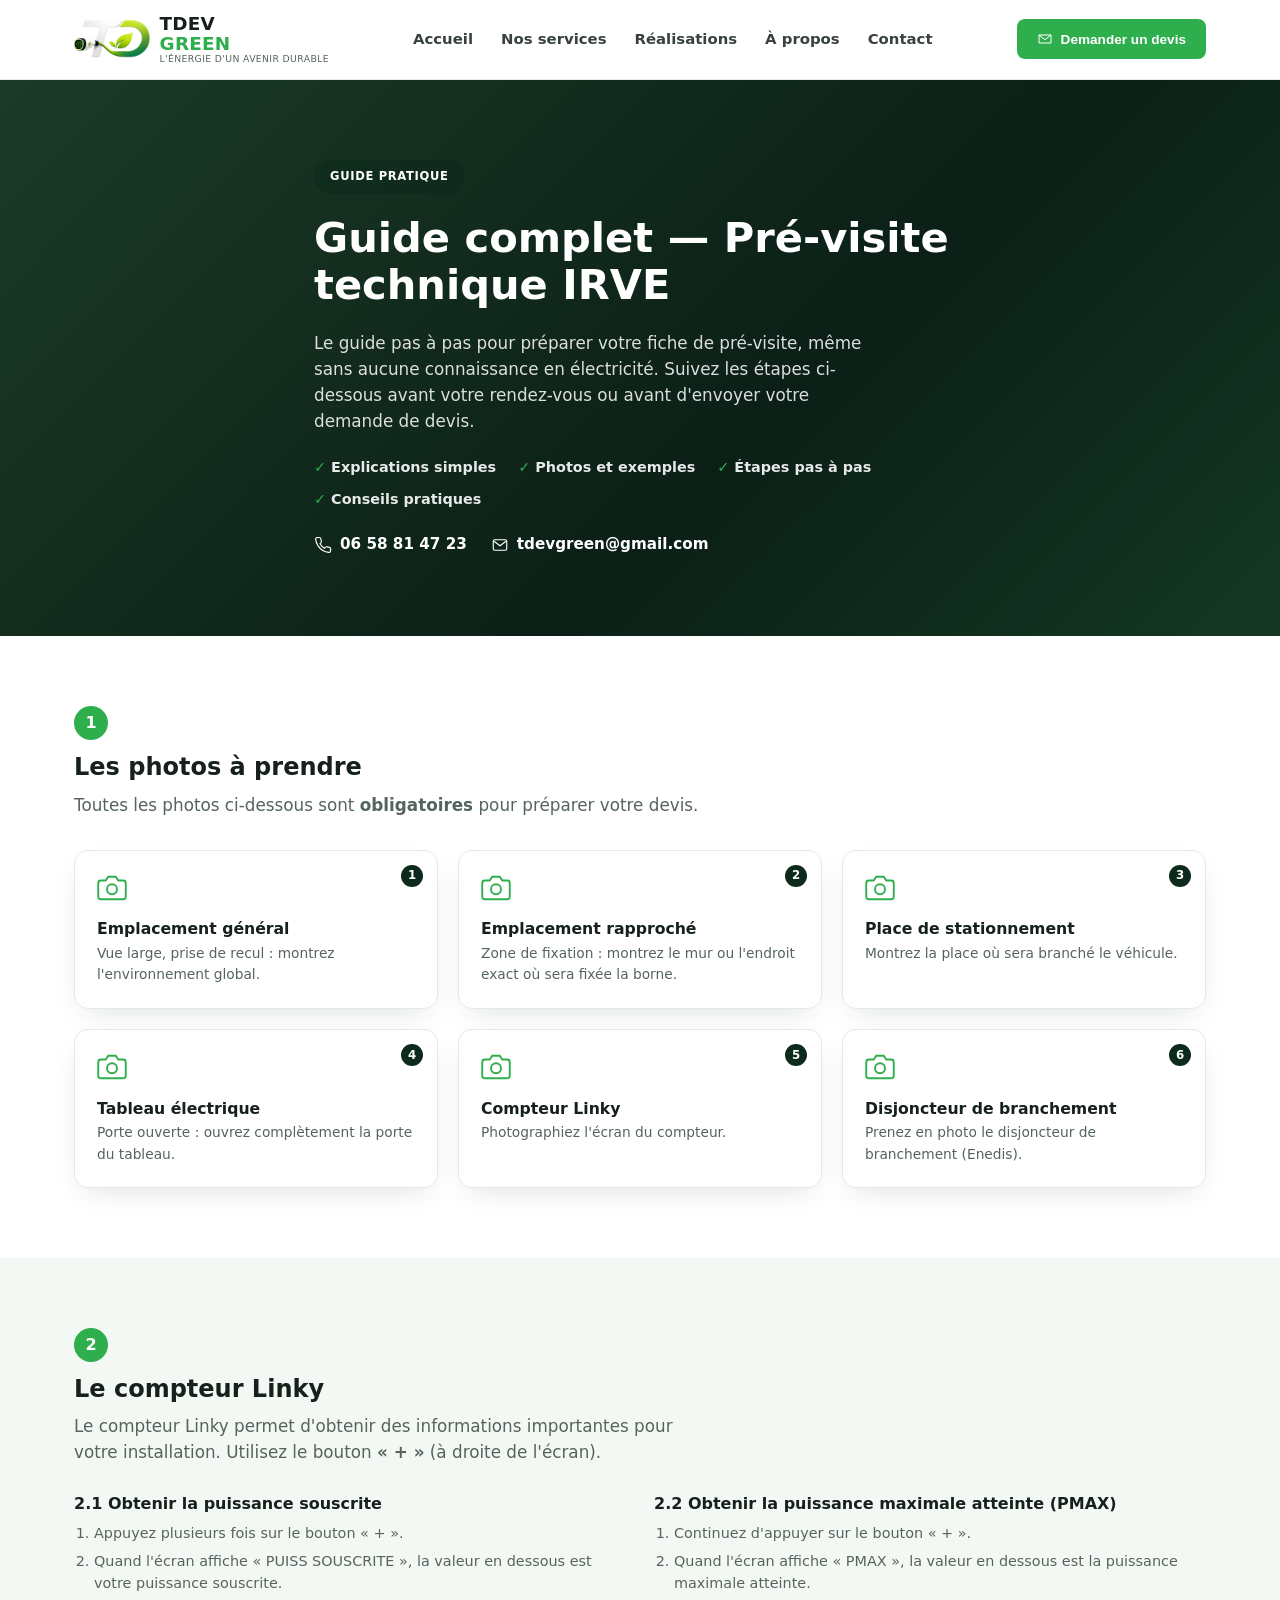
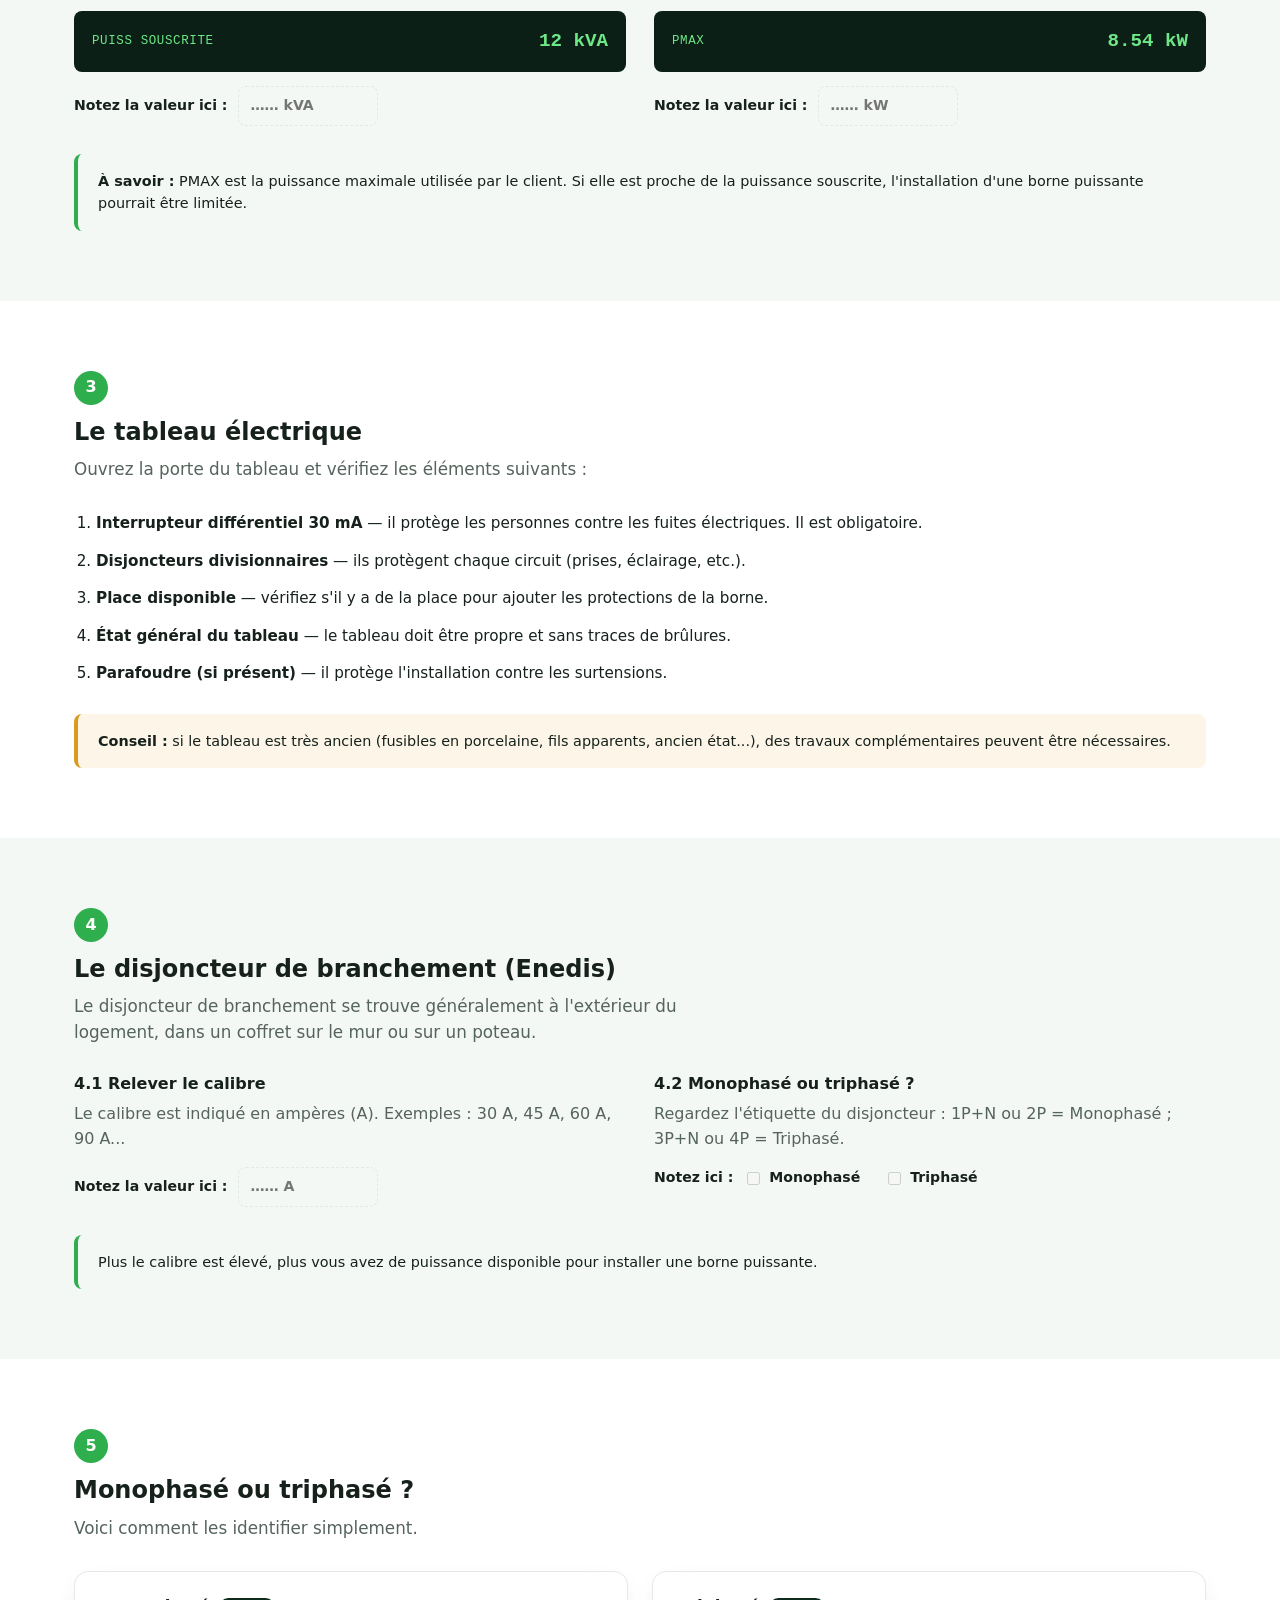
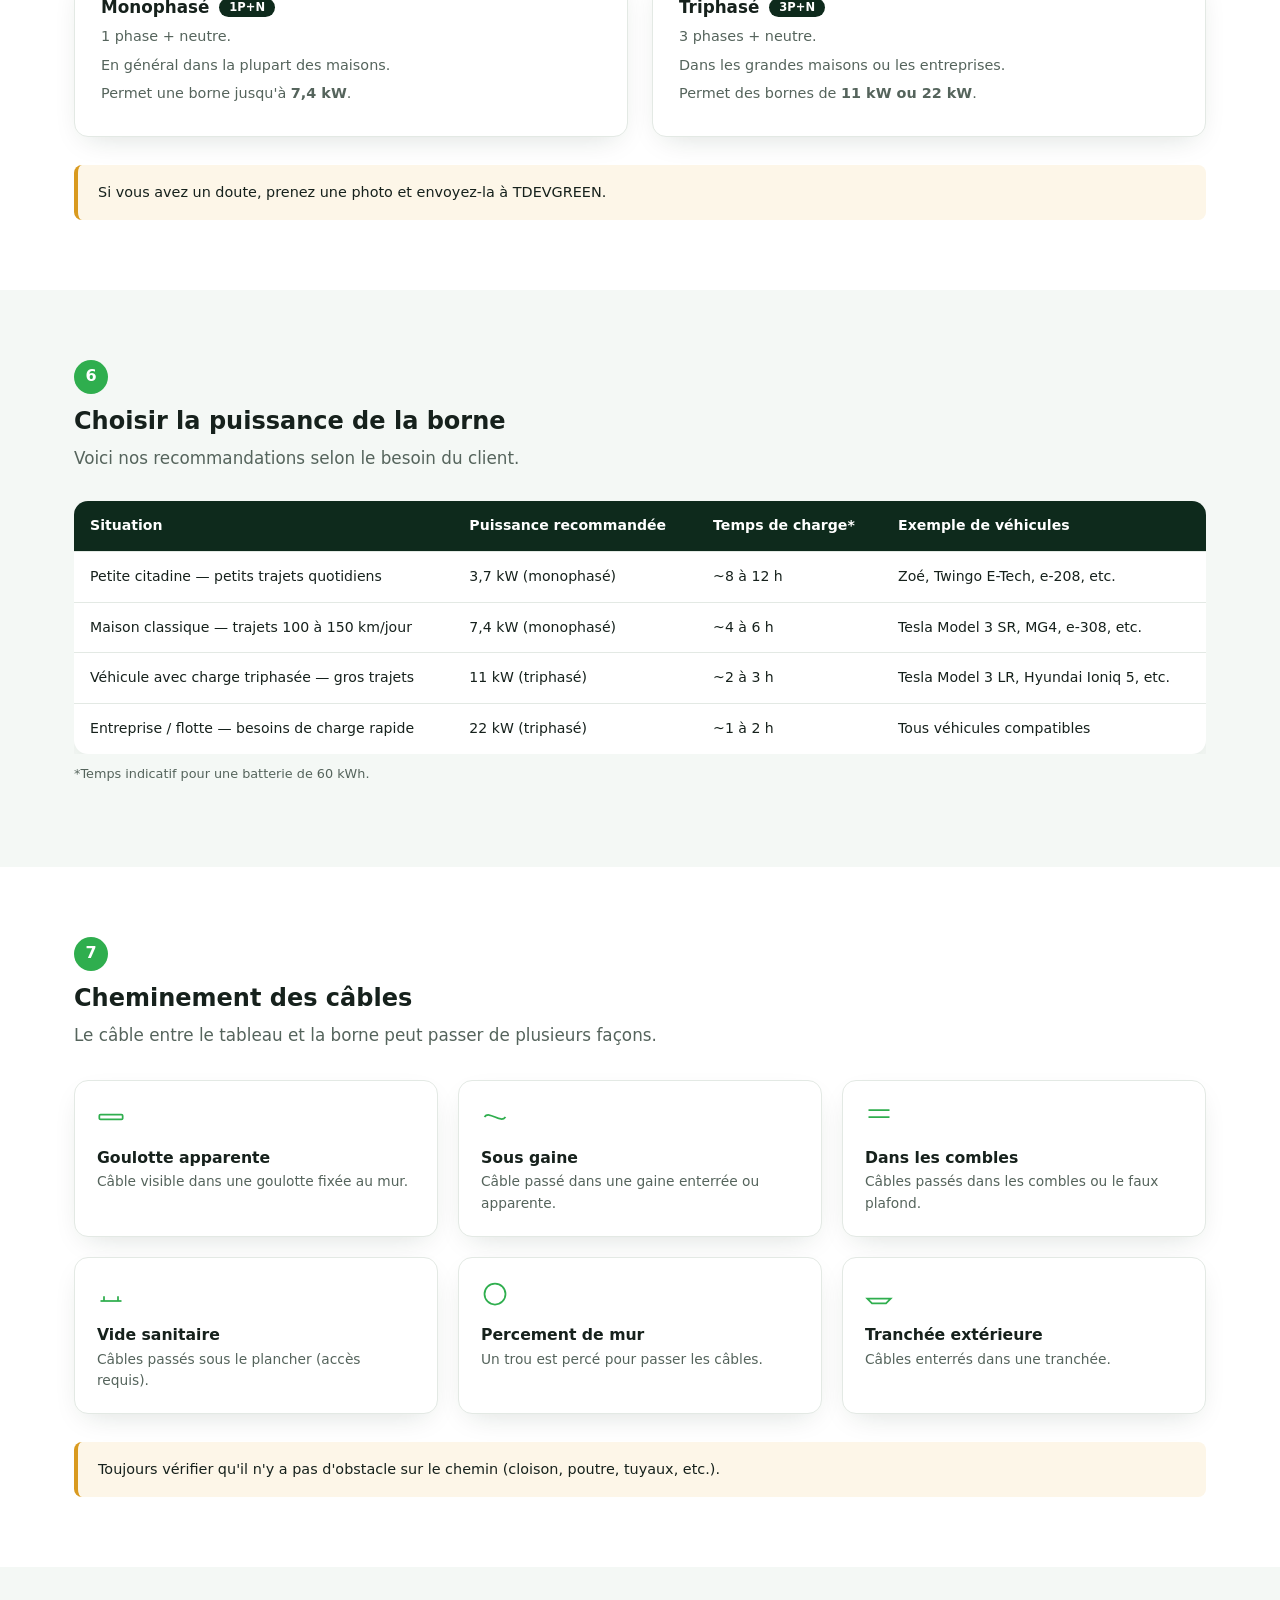
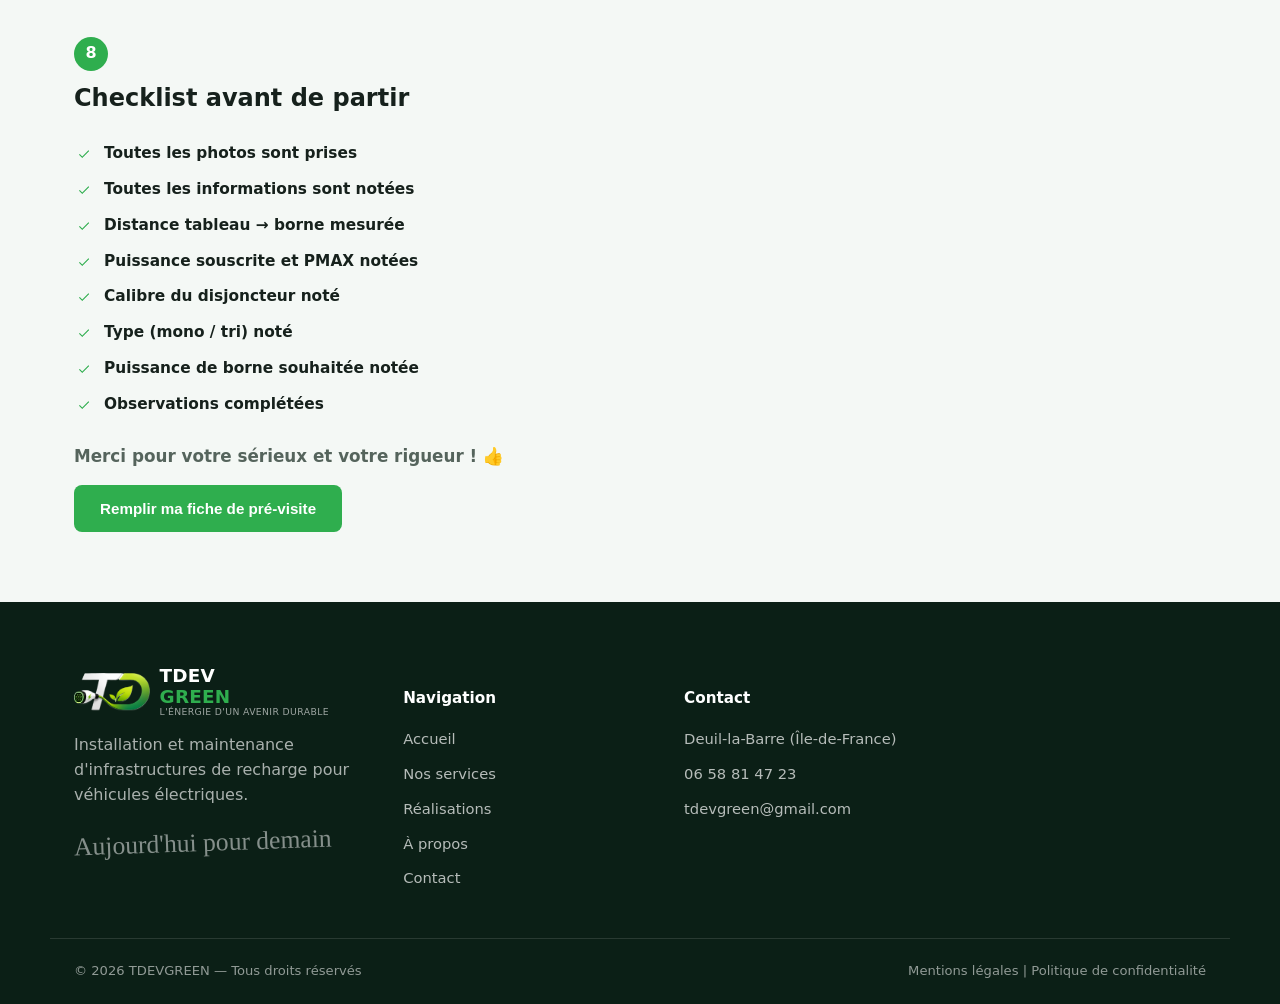
==== guide-pre-visite.html @ 27abd62f "Ajoute le guide public de pré-visite technique IRVE Nouvelle page guide-pre-visite.html, recréée fid" ====
<!DOCTYPE html>
<html lang="fr">
<head>
<meta charset="UTF-8">
<meta name="viewport" content="width=device-width, initial-scale=1.0">
<title>Guide de pré-visite technique IRVE — TDEVGREEN</title>
<meta name="description" content="Guide pas à pas pour préparer votre fiche de pré-visite technique IRVE avant l'installation de votre borne de recharge : photos à prendre, compteur Linky, tableau électrique, disjoncteur, puissance recommandée.">
<link rel="icon" href="assets/img/favicon.png" type="image/png">
<link rel="apple-touch-icon" href="assets/img/apple-touch-icon.png">
<link rel="stylesheet" href="assets/css/styles.css">
</head>
<body>

<header class="site-header">
  <div class="container header-inner">
    <a href="index.html#accueil" class="logo">
      <img class="logo-mark" src="assets/img/logo-icon.png" width="80" height="40" alt="TDEVGREEN">
      <span class="logo-text">
        TDEV<span class="accent">GREEN</span>
        <small>L'énergie d'un avenir durable</small>
      </span>
    </a>

    <nav class="main-nav" id="main-nav">
      <a href="index.html#accueil">Accueil</a>
      <a href="index.html#services">Nos services</a>
      <a href="index.html#realisations">Réalisations</a>
      <a href="index.html#apropos">À propos</a>
      <a href="index.html#contact">Contact</a>
      <button type="button" class="btn btn-primary btn-sm nav-devis" data-open-devis>Demander un devis</button>
    </nav>

    <button type="button" class="btn btn-primary btn-sm header-cta" data-open-devis>
      <svg width="16" height="16" viewBox="0 0 24 24" fill="none" aria-hidden="true"><path d="M3 6h18v12H3z" stroke="currentColor" stroke-width="1.5"/><path d="m3 6 9 7 9-7" stroke="currentColor" stroke-width="1.5"/></svg>
      Demander un devis
    </button>

    <button class="nav-toggle" id="nav-toggle" aria-label="Ouvrir le menu" aria-expanded="false" aria-controls="main-nav">
      <span></span><span></span><span></span>
    </button>
  </div>
</header>

<main>

  <section class="guide-hero">
    <div class="container guide-hero-inner">
      <span class="badge">Guide pratique</span>
      <h1>Guide complet — Pré-visite technique IRVE</h1>
      <p class="hero-text">
        Le guide pas à pas pour préparer votre fiche de pré-visite, même sans aucune
        connaissance en électricité. Suivez les étapes ci-dessous avant votre rendez-vous
        ou avant d'envoyer votre demande de devis.
      </p>
      <ul class="guide-hero-points">
        <li>Explications simples</li>
        <li>Photos et exemples</li>
        <li>Étapes pas à pas</li>
        <li>Conseils pratiques</li>
      </ul>
      <div class="guide-hero-contact">
        <a href="tel:0658814723">
          <svg width="18" height="18" viewBox="0 0 24 24" fill="none" aria-hidden="true"><path d="M22 16.9v3a2 2 0 0 1-2.2 2 19.8 19.8 0 0 1-8.6-3 19.5 19.5 0 0 1-6-6 19.8 19.8 0 0 1-3-8.7A2 2 0 0 1 4.1 2h3a2 2 0 0 1 2 1.7c.1 1 .3 2 .7 3a2 2 0 0 1-.4 2.1L8 10.3a16 16 0 0 0 6 6l1.5-1.4a2 2 0 0 1 2.1-.4c1 .4 2 .6 3 .7a2 2 0 0 1 1.7 2z" stroke="currentColor" stroke-width="1.5"/></svg>
          06 58 81 47 23
        </a>
        <a href="mailto:tdevgreen@gmail.com">
          <svg width="18" height="18" viewBox="0 0 24 24" fill="none" aria-hidden="true"><rect x="3" y="5" width="18" height="14" rx="2" stroke="currentColor" stroke-width="1.5"/><path d="m4 7 8 6 8-6" stroke="currentColor" stroke-width="1.5"/></svg>
          tdevgreen@gmail.com
        </a>
      </div>
    </div>
  </section>

  <section class="guide-section" id="photos">
    <div class="container">
      <span class="guide-step-badge">1</span>
      <h2>Les photos à prendre</h2>
      <p class="section-intro">Toutes les photos ci-dessous sont <strong>obligatoires</strong> pour préparer votre devis.</p>

      <div class="guide-photo-grid">
        <div class="guide-photo-card">
          <span class="guide-photo-num">1</span>
          <svg width="30" height="30" viewBox="0 0 24 24" fill="none" aria-hidden="true"><path d="M23 19a2 2 0 0 1-2 2H3a2 2 0 0 1-2-2V8a2 2 0 0 1 2-2h4l2-3h6l2 3h4a2 2 0 0 1 2 2z" stroke="currentColor" stroke-width="1.5"/><circle cx="12" cy="13" r="4" stroke="currentColor" stroke-width="1.5"/></svg>
          <h3>Emplacement général</h3>
          <p>Vue large, prise de recul : montrez l'environnement global.</p>
        </div>
        <div class="guide-photo-card">
          <span class="guide-photo-num">2</span>
          <svg width="30" height="30" viewBox="0 0 24 24" fill="none" aria-hidden="true"><path d="M23 19a2 2 0 0 1-2 2H3a2 2 0 0 1-2-2V8a2 2 0 0 1 2-2h4l2-3h6l2 3h4a2 2 0 0 1 2 2z" stroke="currentColor" stroke-width="1.5"/><circle cx="12" cy="13" r="4" stroke="currentColor" stroke-width="1.5"/></svg>
          <h3>Emplacement rapproché</h3>
          <p>Zone de fixation : montrez le mur ou l'endroit exact où sera fixée la borne.</p>
        </div>
        <div class="guide-photo-card">
          <span class="guide-photo-num">3</span>
          <svg width="30" height="30" viewBox="0 0 24 24" fill="none" aria-hidden="true"><path d="M23 19a2 2 0 0 1-2 2H3a2 2 0 0 1-2-2V8a2 2 0 0 1 2-2h4l2-3h6l2 3h4a2 2 0 0 1 2 2z" stroke="currentColor" stroke-width="1.5"/><circle cx="12" cy="13" r="4" stroke="currentColor" stroke-width="1.5"/></svg>
          <h3>Place de stationnement</h3>
          <p>Montrez la place où sera branché le véhicule.</p>
        </div>
        <div class="guide-photo-card">
          <span class="guide-photo-num">4</span>
          <svg width="30" height="30" viewBox="0 0 24 24" fill="none" aria-hidden="true"><path d="M23 19a2 2 0 0 1-2 2H3a2 2 0 0 1-2-2V8a2 2 0 0 1 2-2h4l2-3h6l2 3h4a2 2 0 0 1 2 2z" stroke="currentColor" stroke-width="1.5"/><circle cx="12" cy="13" r="4" stroke="currentColor" stroke-width="1.5"/></svg>
          <h3>Tableau électrique</h3>
          <p>Porte ouverte : ouvrez complètement la porte du tableau.</p>
        </div>
        <div class="guide-photo-card">
          <span class="guide-photo-num">5</span>
          <svg width="30" height="30" viewBox="0 0 24 24" fill="none" aria-hidden="true"><path d="M23 19a2 2 0 0 1-2 2H3a2 2 0 0 1-2-2V8a2 2 0 0 1 2-2h4l2-3h6l2 3h4a2 2 0 0 1 2 2z" stroke="currentColor" stroke-width="1.5"/><circle cx="12" cy="13" r="4" stroke="currentColor" stroke-width="1.5"/></svg>
          <h3>Compteur Linky</h3>
          <p>Photographiez l'écran du compteur.</p>
        </div>
        <div class="guide-photo-card">
          <span class="guide-photo-num">6</span>
          <svg width="30" height="30" viewBox="0 0 24 24" fill="none" aria-hidden="true"><path d="M23 19a2 2 0 0 1-2 2H3a2 2 0 0 1-2-2V8a2 2 0 0 1 2-2h4l2-3h6l2 3h4a2 2 0 0 1 2 2z" stroke="currentColor" stroke-width="1.5"/><circle cx="12" cy="13" r="4" stroke="currentColor" stroke-width="1.5"/></svg>
          <h3>Disjoncteur de branchement</h3>
          <p>Prenez en photo le disjoncteur de branchement (Enedis).</p>
        </div>
      </div>
    </div>
  </section>

  <section class="guide-section guide-section-alt" id="linky">
    <div class="container">
      <span class="guide-step-badge">2</span>
      <h2>Le compteur Linky</h2>
      <p class="section-intro">
        Le compteur Linky permet d'obtenir des informations importantes pour votre installation.
        Utilisez le bouton <strong>« + »</strong> (à droite de l'écran).
      </p>

      <div class="linky-steps">
        <div class="linky-step">
          <h3>2.1 Obtenir la puissance souscrite</h3>
          <ol class="linky-instructions">
            <li>Appuyez plusieurs fois sur le bouton « + ».</li>
            <li>Quand l'écran affiche « PUISS SOUSCRITE », la valeur en dessous est votre puissance souscrite.</li>
          </ol>
          <div class="linky-screen">
            <span>PUISS SOUSCRITE</span>
            <strong>12 kVA</strong>
          </div>
          <label class="linky-note">Notez la valeur ici : <input type="text" placeholder="…… kVA" disabled></label>
        </div>

        <div class="linky-step">
          <h3>2.2 Obtenir la puissance maximale atteinte (PMAX)</h3>
          <ol class="linky-instructions">
            <li>Continuez d'appuyer sur le bouton « + ».</li>
            <li>Quand l'écran affiche « PMAX », la valeur en dessous est la puissance maximale atteinte.</li>
          </ol>
          <div class="linky-screen">
            <span>PMAX</span>
            <strong>8.54 kW</strong>
          </div>
          <label class="linky-note">Notez la valeur ici : <input type="text" placeholder="…… kW" disabled></label>
        </div>
      </div>

      <div class="guide-tip">
        <strong>À savoir :</strong> PMAX est la puissance maximale utilisée par le client. Si elle est proche
        de la puissance souscrite, l'installation d'une borne puissante pourrait être limitée.
      </div>
    </div>
  </section>

  <section class="guide-section" id="tableau">
    <div class="container">
      <span class="guide-step-badge">3</span>
      <h2>Le tableau électrique</h2>
      <p class="section-intro">Ouvrez la porte du tableau et vérifiez les éléments suivants :</p>

      <ol class="guide-checklist">
        <li><strong>Interrupteur différentiel 30 mA</strong> — il protège les personnes contre les fuites électriques. Il est obligatoire.</li>
        <li><strong>Disjoncteurs divisionnaires</strong> — ils protègent chaque circuit (prises, éclairage, etc.).</li>
        <li><strong>Place disponible</strong> — vérifiez s'il y a de la place pour ajouter les protections de la borne.</li>
        <li><strong>État général du tableau</strong> — le tableau doit être propre et sans traces de brûlures.</li>
        <li><strong>Parafoudre (si présent)</strong> — il protège l'installation contre les surtensions.</li>
      </ol>

      <div class="guide-tip guide-tip-warning">
        <strong>Conseil :</strong> si le tableau est très ancien (fusibles en porcelaine, fils apparents,
        ancien état...), des travaux complémentaires peuvent être nécessaires.
      </div>
    </div>
  </section>

  <section class="guide-section guide-section-alt" id="disjoncteur">
    <div class="container">
      <span class="guide-step-badge">4</span>
      <h2>Le disjoncteur de branchement (Enedis)</h2>
      <p class="section-intro">
        Le disjoncteur de branchement se trouve généralement à l'extérieur du logement, dans un coffret
        sur le mur ou sur un poteau.
      </p>

      <div class="linky-steps">
        <div class="linky-step">
          <h3>4.1 Relever le calibre</h3>
          <p>Le calibre est indiqué en ampères (A). Exemples : 30 A, 45 A, 60 A, 90 A...</p>
          <label class="linky-note">Notez la valeur ici : <input type="text" placeholder="…… A" disabled></label>
        </div>
        <div class="linky-step">
          <h3>4.2 Monophasé ou triphasé ?</h3>
          <p>Regardez l'étiquette du disjoncteur : 1P+N ou 2P = Monophasé ; 3P+N ou 4P = Triphasé.</p>
          <label class="linky-note linky-note-choice">
            Notez ici :
            <span><input type="checkbox" disabled> Monophasé</span>
            <span><input type="checkbox" disabled> Triphasé</span>
          </label>
        </div>
      </div>

      <div class="guide-tip">
        Plus le calibre est élevé, plus vous avez de puissance disponible pour installer une borne puissante.
      </div>
    </div>
  </section>

  <section class="guide-section" id="phases">
    <div class="container">
      <span class="guide-step-badge">5</span>
      <h2>Monophasé ou triphasé ?</h2>
      <p class="section-intro">Voici comment les identifier simplement.</p>

      <div class="phase-grid">
        <div class="phase-card">
          <h3>Monophasé <span class="phase-tag">1P+N</span></h3>
          <p>1 phase + neutre.</p>
          <p>En général dans la plupart des maisons.</p>
          <p>Permet une borne jusqu'à <strong>7,4 kW</strong>.</p>
        </div>
        <div class="phase-card">
          <h3>Triphasé <span class="phase-tag">3P+N</span></h3>
          <p>3 phases + neutre.</p>
          <p>Dans les grandes maisons ou les entreprises.</p>
          <p>Permet des bornes de <strong>11 kW ou 22 kW</strong>.</p>
        </div>
      </div>
      <div class="guide-tip guide-tip-warning">
        Si vous avez un doute, prenez une photo et envoyez-la à TDEVGREEN.
      </div>
    </div>
  </section>

  <section class="guide-section guide-section-alt" id="puissance">
    <div class="container">
      <span class="guide-step-badge">6</span>
      <h2>Choisir la puissance de la borne</h2>
      <p class="section-intro">Voici nos recommandations selon le besoin du client.</p>

      <div class="table-scroll">
        <table class="guide-table">
          <thead>
            <tr>
              <th>Situation</th>
              <th>Puissance recommandée</th>
              <th>Temps de charge*</th>
              <th>Exemple de véhicules</th>
            </tr>
          </thead>
          <tbody>
            <tr>
              <td>Petite citadine — petits trajets quotidiens</td>
              <td>3,7 kW (monophasé)</td>
              <td>~8 à 12 h</td>
              <td>Zoé, Twingo E-Tech, e-208, etc.</td>
            </tr>
            <tr>
              <td>Maison classique — trajets 100 à 150 km/jour</td>
              <td>7,4 kW (monophasé)</td>
              <td>~4 à 6 h</td>
              <td>Tesla Model 3 SR, MG4, e-308, etc.</td>
            </tr>
            <tr>
              <td>Véhicule avec charge triphasée — gros trajets</td>
              <td>11 kW (triphasé)</td>
              <td>~2 à 3 h</td>
              <td>Tesla Model 3 LR, Hyundai Ioniq 5, etc.</td>
            </tr>
            <tr>
              <td>Entreprise / flotte — besoins de charge rapide</td>
              <td>22 kW (triphasé)</td>
              <td>~1 à 2 h</td>
              <td>Tous véhicules compatibles</td>
            </tr>
          </tbody>
        </table>
      </div>
      <p class="table-footnote">*Temps indicatif pour une batterie de 60 kWh.</p>
    </div>
  </section>

  <section class="guide-section" id="cables">
    <div class="container">
      <span class="guide-step-badge">7</span>
      <h2>Cheminement des câbles</h2>
      <p class="section-intro">Le câble entre le tableau et la borne peut passer de plusieurs façons.</p>

      <div class="guide-photo-grid guide-photo-grid-6">
        <div class="guide-photo-card">
          <svg width="28" height="28" viewBox="0 0 24 24" fill="none" aria-hidden="true"><rect x="2" y="10" width="20" height="4" rx="1" stroke="currentColor" stroke-width="1.5"/></svg>
          <h3>Goulotte apparente</h3>
          <p>Câble visible dans une goulotte fixée au mur.</p>
        </div>
        <div class="guide-photo-card">
          <svg width="28" height="28" viewBox="0 0 24 24" fill="none" aria-hidden="true"><path d="M3 12c4-6 14 6 18 0" stroke="currentColor" stroke-width="1.5"/></svg>
          <h3>Sous gaine</h3>
          <p>Câble passé dans une gaine enterrée ou apparente.</p>
        </div>
        <div class="guide-photo-card">
          <svg width="28" height="28" viewBox="0 0 24 24" fill="none" aria-hidden="true"><path d="M3 6h18M3 12h18" stroke="currentColor" stroke-width="1.5"/></svg>
          <h3>Dans les combles</h3>
          <p>Câbles passés dans les combles ou le faux plafond.</p>
        </div>
        <div class="guide-photo-card">
          <svg width="28" height="28" viewBox="0 0 24 24" fill="none" aria-hidden="true"><path d="M3 18h18" stroke="currentColor" stroke-width="1.5"/><path d="M6 18v-4M18 18v-4" stroke="currentColor" stroke-width="1.5"/></svg>
          <h3>Vide sanitaire</h3>
          <p>Câbles passés sous le plancher (accès requis).</p>
        </div>
        <div class="guide-photo-card">
          <svg width="28" height="28" viewBox="0 0 24 24" fill="none" aria-hidden="true"><circle cx="12" cy="12" r="9" stroke="currentColor" stroke-width="1.5"/></svg>
          <h3>Percement de mur</h3>
          <p>Un trou est percé pour passer les câbles.</p>
        </div>
        <div class="guide-photo-card">
          <svg width="28" height="28" viewBox="0 0 24 24" fill="none" aria-hidden="true"><path d="M2 16h20l-4 4H6z" stroke="currentColor" stroke-width="1.5"/></svg>
          <h3>Tranchée extérieure</h3>
          <p>Câbles enterrés dans une tranchée.</p>
        </div>
      </div>

      <div class="guide-tip guide-tip-warning">
        Toujours vérifier qu'il n'y a pas d'obstacle sur le chemin (cloison, poutre, tuyaux, etc.).
      </div>
    </div>
  </section>

  <section class="guide-section guide-section-alt" id="checklist">
    <div class="container">
      <span class="guide-step-badge">8</span>
      <h2>Checklist avant de partir</h2>

      <ul class="checklist guide-final-checklist">
        <li>Toutes les photos sont prises</li>
        <li>Toutes les informations sont notées</li>
        <li>Distance tableau → borne mesurée</li>
        <li>Puissance souscrite et PMAX notées</li>
        <li>Calibre du disjoncteur noté</li>
        <li>Type (mono / tri) noté</li>
        <li>Puissance de borne souhaitée notée</li>
        <li>Observations complétées</li>
      </ul>

      <p class="guide-thanks">Merci pour votre sérieux et votre rigueur ! 👍</p>

      <button type="button" class="btn btn-primary" data-open-devis>Remplir ma fiche de pré-visite</button>
    </div>
  </section>

</main>

<footer class="site-footer">
  <div class="container footer-grid">
    <div class="footer-brand">
      <a href="index.html#accueil" class="logo logo-footer">
        <img class="logo-mark" src="assets/img/logo-icon.png" width="72" height="36" alt="TDEVGREEN">
        <span class="logo-text">
          TDEV<span class="accent">GREEN</span>
          <small>L'énergie d'un avenir durable</small>
        </span>
      </a>
      <p>Installation et maintenance d'infrastructures de recharge pour véhicules électriques.</p>
      <span class="signature">Aujourd'hui pour demain</span>
    </div>

    <div class="footer-col">
      <h4>Navigation</h4>
      <a href="index.html#accueil">Accueil</a>
      <a href="index.html#services">Nos services</a>
      <a href="index.html#realisations">Réalisations</a>
      <a href="index.html#apropos">À propos</a>
      <a href="index.html#contact">Contact</a>
    </div>

    <div class="footer-col">
      <h4>Contact</h4>
      <span>Deuil-la-Barre (Île-de-France)</span>
      <a href="tel:0658814723">06 58 81 47 23</a>
      <a href="mailto:tdevgreen@gmail.com">tdevgreen@gmail.com</a>
    </div>
  </div>

  <div class="footer-bottom container">
    <span>© <span id="year"></span> TDEVGREEN — Tous droits réservés</span>
    <span class="footer-links"><a href="#">Mentions légales</a> | <a href="#">Politique de confidentialité</a></span>
  </div>
</footer>

<div class="modal" id="devis-modal" aria-hidden="true">
  <div class="modal-overlay" data-close-devis></div>
  <div class="modal-dialog" role="dialog" aria-modal="true" aria-labelledby="devis-title">
    <button type="button" class="modal-close" data-close-devis aria-label="Fermer">&times;</button>
    <h2 id="devis-title">Fiche de pré-visite technique IRVE</h2>
    <p class="modal-intro">
      Renseignez un maximum d'informations sur votre installation : cela nous permet de préparer
      un devis précis, avec le moins d'aller-retours possible. Les champs techniques que vous ne
      connaissez pas peuvent rester vides — notre technicien les vérifiera lors de la visite.
    </p>

    <form class="devis-form" id="devis-form" action="assets/devis.php" method="post" enctype="multipart/form-data">
      <h3><span class="devis-step">1</span> Vos coordonnées</h3>
      <div class="form-row">
        <label>
          Nom / Société
          <input type="text" name="nom" required autocomplete="name">
        </label>
        <label>
          Téléphone
          <input type="tel" name="telephone" required autocomplete="tel">
        </label>
      </div>
      <div class="form-row">
        <label>
          Email
          <input type="email" name="email" required autocomplete="email">
        </label>
        <label>
          Date souhaitée d'installation
          <input type="date" name="date_souhaitee">
        </label>
      </div>
      <label>
        Adresse d'installation
        <input type="text" name="adresse" required>
      </label>
      <div class="form-row">
        <label>
          Code postal
          <input type="text" name="code_postal" required inputmode="numeric" pattern="[0-9]{5}">
        </label>
        <label>
          Ville
          <input type="text" name="ville" required>
        </label>
      </div>

      <h3><span class="devis-step">2</span> Emplacement de la borne</h3>
      <fieldset class="choice-group">
        <legend>Type de pose</legend>
        <label class="choice"><input type="radio" name="type_pose" value="Murale"><span>Murale</span></label>
        <label class="choice"><input type="radio" name="type_pose" value="Sur pied"><span>Sur pied</span></label>
        <label class="choice"><input type="radio" name="type_pose" value="En attente technique (goulotte)"><span>En attente technique (goulotte)</span></label>
      </fieldset>
      <fieldset class="choice-group">
        <legend>Lieu</legend>
        <label class="choice"><input type="radio" name="lieu" value="Garage"><span>Garage</span></label>
        <label class="choice"><input type="radio" name="lieu" value="Extérieur"><span>Extérieur</span></label>
        <label class="choice"><input type="radio" name="lieu" value="Parking / carport"><span>Parking / carport</span></label>
      </fieldset>
      <fieldset class="choice-group">
        <legend>Nature du support</legend>
        <label class="choice"><input type="radio" name="nature_support" value="Mur béton"><span>Mur béton</span></label>
        <label class="choice"><input type="radio" name="nature_support" value="Mur brique/parpaing"><span>Mur brique/parpaing</span></label>
        <label class="choice"><input type="radio" name="nature_support" value="Poteau à prévoir"><span>Poteau à prévoir</span></label>
      </fieldset>
      <label>
        Distance borne ↔ véhicule stationné (estimation en m)
        <input type="text" name="distance_borne_vehicule" placeholder="ex : 3 m">
      </label>
      <label class="file-field">
        Photo de l'emplacement <span class="file-hint">(vue large + vue rapprochée du mur, si possible)</span>
        <input type="file" name="photo_emplacement[]" accept="image/png,image/jpeg,image/webp" multiple>
      </label>

      <h3><span class="devis-step">3</span> Tableau électrique</h3>
      <div class="form-row checkbox-row">
        <label class="checkbox"><input type="checkbox" name="tableau_normes" value="oui"><span>Tableau aux normes (différentiel 30 mA visible)</span></label>
      </div>
      <label>
        Distance tableau → borne (estimée, en m)
        <input type="number" name="distance_tableau_borne" min="0" step="0.5">
      </label>
      <fieldset class="choice-group">
        <legend>Passage des câbles</legend>
        <label class="choice"><input type="radio" name="passage_cables" value="Apparent"><span>Apparent</span></label>
        <label class="choice"><input type="radio" name="passage_cables" value="Sous gaine existante"><span>Sous gaine existante</span></label>
        <label class="choice"><input type="radio" name="passage_cables" value="À créer"><span>À créer</span></label>
      </fieldset>
      <label>
        Précisions (traversée mur, longueur, obstacles)
        <textarea name="precisions_cables" rows="2"></textarea>
      </label>
      <label class="file-field">
        Photo du tableau ouvert
        <input type="file" name="photo_tableau" accept="image/png,image/jpeg,image/webp">
      </label>

      <h3><span class="devis-step">4</span> Compteur Linky</h3>
      <div class="form-row">
        <label>
          Puissance souscrite (kVA)
          <input type="number" name="puissance_souscrite" min="0" step="0.5">
        </label>
        <label>
          PMAX affichée (kW)
          <input type="number" name="pmax_affichee" min="0" step="0.1">
        </label>
      </div>
      <label>
        Numéro de compteur (PDL)
        <input type="text" name="numero_pdl" inputmode="numeric" maxlength="14">
      </label>
      <label class="file-field">
        Photo du compteur
        <input type="file" name="photo_compteur" accept="image/png,image/jpeg,image/webp">
      </label>

      <h3><span class="devis-step">5</span> Disjoncteur de branchement</h3>
      <div class="form-row">
        <label>
          Calibre (A)
          <input type="number" name="calibre_disjoncteur" min="0" step="1">
        </label>
        <fieldset class="choice-group">
          <legend>Type</legend>
          <label class="choice"><input type="radio" name="type_alimentation" value="Monophasé"><span>Monophasé</span></label>
          <label class="choice"><input type="radio" name="type_alimentation" value="Triphasé"><span>Triphasé</span></label>
        </fieldset>
      </div>
      <label>
        Marge disponible estimée après borne
        <input type="text" name="marge_disponible">
      </label>
      <label class="file-field">
        Photo du disjoncteur
        <input type="file" name="photo_disjoncteur" accept="image/png,image/jpeg,image/webp">
      </label>

      <h3><span class="devis-step">6</span> Terre et protections</h3>
      <div class="form-row checkbox-row checkbox-row-3">
        <label class="checkbox"><input type="checkbox" name="terre_conforme" value="oui"><span>Prise de terre conforme</span></label>
        <label class="checkbox"><input type="checkbox" name="parafoudre_present" value="oui"><span>Parafoudre présent</span></label>
        <label class="checkbox"><input type="checkbox" name="ddr_a_ajouter" value="oui"><span>DDR 30 mA type A/B à ajouter</span></label>
      </div>

      <h3><span class="devis-step">7</span> Véhicule</h3>
      <div class="form-row">
        <label>
          Marque
          <input type="text" name="vehicule_marque">
        </label>
        <label>
          Modèle
          <input type="text" name="vehicule_modele">
        </label>
      </div>
      <fieldset class="choice-group">
        <legend>Puissance de charge souhaitée</legend>
        <label class="choice"><input type="radio" name="puissance_charge" value="3,7 kW"><span>3,7 kW</span></label>
        <label class="choice"><input type="radio" name="puissance_charge" value="7,4 kW"><span>7,4 kW</span></label>
        <label class="choice"><input type="radio" name="puissance_charge" value="11 kW"><span>11 kW</span></label>
        <label class="choice"><input type="radio" name="puissance_charge" value="22 kW"><span>22 kW</span></label>
        <label class="choice"><input type="radio" name="puissance_charge" value="Je ne sais pas"><span>Je ne sais pas</span></label>
      </fieldset>

      <label>
        Observations complémentaires
        <textarea name="observations" rows="3" placeholder="Toute information utile pour préparer votre devis..."></textarea>
      </label>

      <button type="submit" class="btn btn-primary">Envoyer ma fiche de pré-visite</button>
      <p class="form-note" id="devis-form-note" hidden></p>
    </form>
  </div>
</div>

<script src="assets/js/main.js"></script>
</body>
</html>
---- assets/css/styles.css ----
/* ==========================================================================
   TDEVGREEN — MVP styles
   ========================================================================== */

:root {
  --green-500: #2fae4e;
  --green-600: #279441;
  --green-dark: #0e2a1c;
  --green-darker: #0b1f16;
  --ink: #16211c;
  --ink-soft: #55645c;
  --paper: #ffffff;
  --paper-soft: #f4f8f5;
  --border: #e3e9e4;

  --radius-sm: 8px;
  --radius-md: 14px;
  --radius-lg: 24px;

  --shadow: 0 10px 30px -12px rgba(14, 42, 28, 0.18);
  --container-w: 1180px;
}

* { box-sizing: border-box; }

html { scroll-behavior: smooth; }

body {
  margin: 0;
  font-family: "Inter", "Segoe UI", system-ui, -apple-system, sans-serif;
  color: var(--ink);
  background: var(--paper);
  line-height: 1.55;
}

h1, h2, h3 { line-height: 1.15; margin: 0 0 .5em; font-weight: 800; }
p { margin: 0 0 1em; color: var(--ink-soft); }
a { color: inherit; text-decoration: none; }
ul { list-style: none; margin: 0; padding: 0; }

.container {
  max-width: var(--container-w);
  margin: 0 auto;
  padding: 0 24px;
}

.accent { color: var(--green-500); }

.eyebrow {
  display: inline-block;
  color: var(--green-600);
  font-weight: 700;
  font-size: .8rem;
  letter-spacing: .08em;
  text-transform: uppercase;
  margin-bottom: .5em;
}

.section-intro {
  max-width: 640px;
  font-size: 1.05rem;
}

.badge {
  display: inline-flex;
  align-items: center;
  background: rgba(14, 42, 28, 0.55);
  color: #fff;
  font-size: .72rem;
  font-weight: 700;
  letter-spacing: .06em;
  text-transform: uppercase;
  padding: 8px 16px;
  border-radius: 999px;
  margin-bottom: 20px;
  backdrop-filter: blur(2px);
}

/* Buttons */
.btn {
  display: inline-flex;
  align-items: center;
  gap: 8px;
  padding: 13px 24px;
  border-radius: var(--radius-sm);
  font-weight: 700;
  font-size: .95rem;
  border: 2px solid transparent;
  cursor: pointer;
  transition: transform .15s ease, box-shadow .15s ease, background .15s ease;
}
.btn:hover { transform: translateY(-1px); }
.btn-primary { background: var(--green-500); color: #fff; }
.btn-primary:hover { background: var(--green-600); }
.btn-outline { background: transparent; border-color: #fff; color: #fff; }
.btn-outline:hover { background: rgba(255,255,255,.12); }
.btn-light { background: #fff; color: var(--green-dark); }
.btn-light:hover { background: #eef3ef; }
.btn-sm { padding: 10px 18px; font-size: .85rem; }

/* Header */
.site-header {
  position: sticky;
  top: 0;
  z-index: 50;
  background: rgba(255,255,255,.92);
  backdrop-filter: blur(8px);
  border-bottom: 1px solid var(--border);
}

.header-inner {
  display: flex;
  align-items: center;
  gap: 24px;
  padding-top: 14px;
  padding-bottom: 14px;
}

.logo { display: flex; align-items: center; gap: 10px; flex-shrink: 0; }
.logo-mark { height: 38px; width: auto; display: block; }
.logo-text {
  font-weight: 800;
  font-size: 1.15rem;
  letter-spacing: .01em;
  display: flex;
  flex-direction: column;
  line-height: 1.1;
}
.logo-text small {
  font-weight: 500;
  font-size: .58rem;
  letter-spacing: .04em;
  text-transform: uppercase;
  color: var(--ink-soft);
}

.main-nav {
  display: flex;
  gap: 28px;
  margin: 0 auto;
  font-weight: 600;
  font-size: .93rem;
}
.main-nav a { color: var(--ink); opacity: .85; }
.main-nav a:hover { opacity: 1; color: var(--green-600); }
.nav-devis { display: none; }

.header-cta { flex-shrink: 0; }

.nav-toggle {
  display: none;
  flex-direction: column;
  justify-content: center;
  gap: 5px;
  width: 38px;
  height: 38px;
  background: none;
  border: 1px solid var(--border);
  border-radius: var(--radius-sm);
  cursor: pointer;
}
.nav-toggle span { display: block; height: 2px; width: 18px; margin: 0 auto; background: var(--ink); }

/* Hero */
.hero {
  position: relative;
  color: #fff;
  overflow: hidden;
  padding: 90px 0 110px;
}
.hero-media {
  position: absolute;
  inset: 0;
  z-index: -1;
  background:
    linear-gradient(120deg, rgba(11,31,22,.92) 0%, rgba(11,31,22,.68) 45%, rgba(11,31,22,.3) 100%),
    url("../img/hero.jpg") center/cover no-repeat;
}
.hero-inner { max-width: 640px; }
.hero h1 { font-size: clamp(2rem, 4.2vw, 3.1rem); }
.hero-text { color: rgba(255,255,255,.85); font-size: 1.05rem; max-width: 560px; }
.hero-actions { display: flex; gap: 14px; flex-wrap: wrap; margin-top: 8px; }

.signature {
  position: absolute;
  right: 5%;
  bottom: 10%;
  font-family: "Brush Script MT", cursive;
  font-size: 1.6rem;
  color: rgba(255,255,255,.75);
  transform: rotate(-4deg);
}

/* Stats */
.stats { border-bottom: 1px solid var(--border); }
.stats-grid {
  display: grid;
  grid-template-columns: repeat(4, 1fr);
  gap: 28px;
  padding: 40px 24px;
}
.stat { display: flex; align-items: center; gap: 14px; }
.stat svg { color: var(--green-500); flex-shrink: 0; }
.stat strong { display: block; font-size: 1.15rem; }
.stat span { display: block; color: var(--ink-soft); font-size: .85rem; }

/* Services */
.services { padding: 90px 0; background: var(--paper-soft); }
.cards-grid {
  margin-top: 44px;
  display: grid;
  grid-template-columns: repeat(4, 1fr);
  gap: 24px;
}
.card {
  background: #fff;
  border: 1px solid var(--border);
  border-radius: var(--radius-md);
  padding: 28px 24px;
  box-shadow: var(--shadow);
}
.card-icon { color: var(--green-500); margin-bottom: 16px; }
.card h3 { font-size: 1.05rem; margin-bottom: .4em; }
.card p { font-size: .92rem; margin-bottom: 1.2em; }
.card-link { font-weight: 700; color: var(--green-600); font-size: .9rem; }
.card-link:hover { text-decoration: underline; }

/* About */
.about { padding: 90px 0; }
.about-grid {
  display: grid;
  grid-template-columns: 1.05fr .95fr;
  gap: 60px;
  align-items: center;
}
.checklist { margin: 26px 0; display: flex; flex-direction: column; gap: 12px; }
.checklist li {
  position: relative;
  padding-left: 30px;
  font-weight: 600;
  font-size: .96rem;
}
.checklist li::before {
  content: "";
  position: absolute;
  left: 0; top: 2px;
  width: 20px; height: 20px;
  border-radius: 50%;
  background: var(--green-500);
  -webkit-mask: url("data:image/svg+xml,%3Csvg xmlns='http://www.w3.org/2000/svg' viewBox='0 0 24 24'%3E%3Cpath fill='%23000' d='M9 16.2 4.8 12l-1.4 1.4L9 19 21 7l-1.4-1.4z'/%3E%3C/svg%3E") center/70% no-repeat;
  mask: url("data:image/svg+xml,%3Csvg xmlns='http://www.w3.org/2000/svg' viewBox='0 0 24 24'%3E%3Cpath fill='%23000' d='M9 16.2 4.8 12l-1.4 1.4L9 19 21 7l-1.4-1.4z'/%3E%3C/svg%3E") center/70% no-repeat;
}

.about-media { position: relative; }
.about-media-photo {
  display: block;
  width: 100%;
  aspect-ratio: 4/5;
  object-fit: cover;
  border-radius: var(--radius-lg);
  box-shadow: var(--shadow);
}
.about-overlay-card {
  position: absolute;
  left: -12px;
  bottom: 90px;
  background: var(--green-darker);
  color: #fff;
  padding: 20px 22px;
  border-radius: var(--radius-md);
  font-weight: 700;
  font-size: 1.05rem;
  max-width: 220px;
  box-shadow: var(--shadow);
}
.about-badges {
  display: flex;
  gap: 10px;
  flex-wrap: wrap;
  margin-top: 18px;
}
.about-badges span {
  display: inline-flex;
  align-items: center;
  gap: 6px;
  background: #fff;
  border: 1px solid var(--border);
  padding: 8px 14px;
  border-radius: 999px;
  font-size: .8rem;
  font-weight: 700;
  color: var(--ink);
  box-shadow: var(--shadow);
}
.about-badges svg { color: var(--green-500); }

/* Réalisations */
.realisations { padding: 90px 0; }
.gallery-grid {
  margin-top: 44px;
  display: grid;
  grid-template-columns: repeat(3, 1fr);
  gap: 20px;
}
.gallery-item {
  margin: 0;
  position: relative;
  border-radius: var(--radius-md);
  overflow: hidden;
  box-shadow: var(--shadow);
  aspect-ratio: 4/3;
}
.gallery-item img {
  width: 100%;
  height: 100%;
  object-fit: cover;
  display: block;
  transition: transform .3s ease;
}
.gallery-item:hover img { transform: scale(1.05); }
.gallery-item { cursor: pointer; }
.gallery-item:focus-visible { outline: 2px solid var(--green-500); outline-offset: 2px; }
.gallery-item figcaption {
  position: absolute;
  left: 0; right: 0; bottom: 0;
  padding: 10px 14px;
  background: linear-gradient(0deg, rgba(11,31,22,.85), rgba(11,31,22,0));
  color: #fff;
  font-size: .82rem;
  font-weight: 600;
}
.gallery-item:first-child { grid-column: span 2; grid-row: span 2; aspect-ratio: auto; }

/* CTA banner */
.cta-banner { background: var(--green-500); color: #fff; padding: 48px 0; }
.cta-banner-inner {
  display: flex;
  align-items: center;
  justify-content: space-between;
  gap: 24px;
  flex-wrap: wrap;
}
.cta-banner-text { display: flex; align-items: center; gap: 18px; }
.cta-banner-text h2 { margin: 0; font-size: 1.4rem; }
.cta-banner-text p { margin: 0; color: rgba(255,255,255,.9); }

/* Contact */
.contact { padding: 90px 0; background: var(--paper-soft); }
.contact-grid {
  display: grid;
  grid-template-columns: .9fr 1.1fr;
  gap: 60px;
}
.contact-details { margin-top: 26px; display: flex; flex-direction: column; gap: 14px; font-weight: 600; }
.contact-details li { display: flex; align-items: center; gap: 12px; }
.contact-details svg { color: var(--green-500); flex-shrink: 0; }

.contact-form, .devis-form {
  background: #fff;
  border: 1px solid var(--border);
  border-radius: var(--radius-md);
  padding: 32px;
  box-shadow: var(--shadow);
  display: flex;
  flex-direction: column;
  gap: 18px;
}
.devis-form { border: none; padding: 0; box-shadow: none; }
.form-row { display: grid; grid-template-columns: 1fr 1fr; gap: 18px; }
.contact-form label, .devis-form label {
  display: flex;
  flex-direction: column;
  gap: 6px;
  font-weight: 600;
  font-size: .88rem;
  color: var(--ink);
}
.contact-form input,
.contact-form textarea,
.devis-form input,
.devis-form select,
.devis-form textarea {
  font: inherit;
  padding: 11px 14px;
  border: 1px solid var(--border);
  border-radius: var(--radius-sm);
  background: var(--paper-soft);
}
.contact-form input:focus,
.contact-form textarea:focus,
.devis-form input:focus,
.devis-form select:focus,
.devis-form textarea:focus {
  outline: 2px solid var(--green-500);
  outline-offset: 1px;
  background: #fff;
}
.contact-form button, .devis-form button { align-self: flex-start; }
.devis-form h3 {
  display: flex;
  align-items: center;
  gap: 10px;
  font-size: .88rem;
  color: #fff;
  background: var(--green-dark);
  margin: 6px 0 0;
  padding: 10px 16px;
  border-radius: var(--radius-sm);
}
.devis-form h3:first-child { margin-top: 0; }
.devis-step {
  display: inline-flex;
  align-items: center;
  justify-content: center;
  width: 20px;
  height: 20px;
  border-radius: 50%;
  background: var(--green-500);
  color: #fff;
  font-size: .78rem;
  font-weight: 800;
  flex-shrink: 0;
}

.choice-group {
  border: none;
  margin: 0;
  padding: 0;
  display: flex;
  flex-wrap: wrap;
  gap: 8px;
}
.choice-group legend {
  width: 100%;
  font-weight: 600;
  font-size: .88rem;
  color: var(--ink);
  margin-bottom: 6px;
  padding: 0;
}
.choice { position: relative; }
.choice input { position: absolute; opacity: 0; width: 1px; height: 1px; }
.choice span {
  display: inline-block;
  padding: 8px 14px;
  border: 1px solid var(--border);
  border-radius: 999px;
  font-size: .84rem;
  font-weight: 600;
  color: var(--ink-soft);
  background: var(--paper-soft);
  cursor: pointer;
  transition: all .15s ease;
}
.choice input:checked + span {
  background: var(--green-500);
  border-color: var(--green-500);
  color: #fff;
}
.choice input:focus-visible + span { outline: 2px solid var(--green-600); outline-offset: 2px; }

.checkbox-row { display: flex; flex-direction: column; gap: 10px; }
.checkbox-row-3 { display: grid; grid-template-columns: repeat(3, 1fr); }
.checkbox {
  flex-direction: row !important;
  align-items: center;
  gap: 10px !important;
  font-size: .88rem;
}
.checkbox input { width: 18px; height: 18px; accent-color: var(--green-500); flex-shrink: 0; }

.file-field { gap: 8px !important; }
.file-hint { font-weight: 400; color: var(--ink-soft); font-size: .8rem; }
.devis-form input[type="file"] {
  background: var(--paper-soft);
  padding: 10px;
  font-size: .82rem;
}
.devis-form input[type="file"]::file-selector-button {
  font: inherit;
  font-weight: 600;
  padding: 7px 14px;
  margin-right: 10px;
  border: none;
  border-radius: var(--radius-sm);
  background: var(--green-500);
  color: #fff;
  cursor: pointer;
}

.form-note { font-size: .88rem; font-weight: 600; }
.form-note.success { color: var(--green-600); }
.form-note.error { color: #b3271b; }

/* Footer */
.site-footer { background: var(--green-darker); color: rgba(255,255,255,.85); padding: 64px 0 0; }
.footer-grid {
  display: grid;
  grid-template-columns: 1.2fr 1fr 1fr 1fr;
  gap: 40px;
  padding-bottom: 48px;
  border-bottom: 1px solid rgba(255,255,255,.12);
}
.footer-brand p { color: rgba(255,255,255,.65); margin: 16px 0; max-width: 320px; }
.logo-footer { color: #fff; }
.logo-footer .logo-text small { color: rgba(255,255,255,.6); }
.footer-brand .signature { position: static; color: rgba(255,255,255,.5); transform: rotate(-2deg); display: inline-block; }

.footer-col { display: flex; flex-direction: column; gap: 12px; }
.footer-col h4 { color: #fff; font-size: .95rem; margin-bottom: 6px; }
.footer-col a, .footer-col span { color: rgba(255,255,255,.7); font-size: .92rem; }
.footer-col a:hover { color: #fff; }

.footer-bottom {
  display: flex;
  justify-content: space-between;
  flex-wrap: wrap;
  gap: 10px;
  padding: 22px 24px;
  font-size: .82rem;
  color: rgba(255,255,255,.55);
}
.footer-links a:hover { color: #fff; }

/* Responsive */
@media (max-width: 1024px) {
  .cards-grid { grid-template-columns: repeat(2, 1fr); }
  .about-grid, .contact-grid { grid-template-columns: 1fr; }
  .about-media { order: -1; max-width: 420px; }
  .footer-grid { grid-template-columns: 1fr 1fr; }
  .gallery-grid { grid-template-columns: repeat(2, 1fr); }
  .gallery-item:first-child { grid-column: span 2; }
}

@media (max-width: 768px) {
  .main-nav { display: none; }
  .nav-toggle { display: flex; }
  .header-cta { display: none; }
  .stats-grid { grid-template-columns: repeat(2, 1fr); }
  .cards-grid { grid-template-columns: 1fr; }
  .form-row { grid-template-columns: 1fr; }
  .footer-grid { grid-template-columns: 1fr; }
  .cta-banner-inner { flex-direction: column; align-items: flex-start; }
  .gallery-grid { grid-template-columns: 1fr; }
  .gallery-item:first-child { grid-column: span 1; grid-row: span 1; aspect-ratio: 4/3; }
}

@media (max-width: 768px) {
  .main-nav.open {
    display: flex;
    flex-direction: column;
    position: absolute;
    top: 100%;
    left: 0;
    right: 0;
    background: #fff;
    padding: 20px 24px;
    border-bottom: 1px solid var(--border);
    gap: 16px;
  }
  .main-nav.open .nav-devis { display: inline-flex; align-self: flex-start; }
}

/* Modal (devis) */
.modal {
  position: fixed;
  inset: 0;
  z-index: 200;
  display: none;
  align-items: center;
  justify-content: center;
  padding: 24px;
}
.modal.is-open { display: flex; }
.modal-overlay { position: absolute; inset: 0; background: rgba(11,31,22,.6); }
.modal-dialog {
  position: relative;
  background: #fff;
  border-radius: var(--radius-lg);
  width: 100%;
  max-width: 640px;
  max-height: 90vh;
  overflow-y: auto;
  padding: 36px;
  box-shadow: var(--shadow);
}
.modal-dialog h2 { margin-bottom: .3em; }
.modal-intro { margin-bottom: 1.4em; }
.modal-intro a { display: inline-block; margin-top: 10px; font-weight: 700; color: var(--green-600); }
.modal-intro a:hover { text-decoration: underline; }

.guide-cta-link { margin-top: 18px; font-size: .9rem; color: var(--ink-soft); }
.guide-cta-link a { font-weight: 700; color: var(--green-600); }
.guide-cta-link a:hover { text-decoration: underline; }
.modal-close {
  position: absolute;
  top: 16px;
  right: 16px;
  width: 36px;
  height: 36px;
  border: none;
  background: var(--paper-soft);
  border-radius: 50%;
  font-size: 1.3rem;
  line-height: 1;
  color: var(--ink-soft);
  cursor: pointer;
}
.modal-close:hover { background: var(--border); }

/* Lightbox (galerie) */
.lightbox {
  position: fixed;
  inset: 0;
  z-index: 200;
  display: none;
  align-items: center;
  justify-content: center;
  padding: 40px;
}
.lightbox.is-open { display: flex; }
.lightbox-overlay { position: absolute; inset: 0; background: rgba(11,31,22,.92); }
.lightbox-figure { position: relative; margin: 0; max-width: 100%; max-height: 100%; }
.lightbox-img {
  display: block;
  max-width: 100%;
  max-height: 80vh;
  border-radius: var(--radius-md);
  box-shadow: 0 20px 60px rgba(0,0,0,.5);
}
.lightbox-figure figcaption {
  color: #fff;
  text-align: center;
  margin-top: 14px;
  font-size: .92rem;
}
.lightbox-close, .lightbox-nav {
  position: absolute;
  z-index: 1;
  border: none;
  background: rgba(255,255,255,.12);
  color: #fff;
  cursor: pointer;
  border-radius: 50%;
  display: flex;
  align-items: center;
  justify-content: center;
}
.lightbox-close:hover, .lightbox-nav:hover { background: rgba(255,255,255,.24); }
.lightbox-close { top: 20px; right: 20px; width: 44px; height: 44px; font-size: 1.6rem; }
.lightbox-nav { top: 50%; transform: translateY(-50%); width: 52px; height: 52px; font-size: 2rem; }
.lightbox-prev { left: 20px; }
.lightbox-next { right: 20px; }

@media (max-width: 640px) {
  .modal-dialog { padding: 26px 20px; }
  .lightbox-nav { width: 42px; height: 42px; font-size: 1.6rem; }
  .lightbox-prev { left: 6px; }
  .lightbox-next { right: 6px; }
  .lightbox-close { top: 10px; right: 10px; }
  .checkbox-row-3 { grid-template-columns: 1fr; }
}

/* Guide de pré-visite */
.guide-hero {
  background: linear-gradient(135deg, #1c3b27 0%, #0b1f16 60%, #143824 100%);
  color: #fff;
  padding: 80px 0;
}
.guide-hero-inner { max-width: 700px; }
.guide-hero h1 { font-size: clamp(1.8rem, 3.6vw, 2.6rem); }
.guide-hero .hero-text { color: rgba(255,255,255,.85); }
.guide-hero-points {
  display: flex;
  flex-wrap: wrap;
  gap: 10px 22px;
  list-style: none;
  margin: 22px 0;
  padding: 0;
}
.guide-hero-points li {
  font-weight: 600;
  font-size: .9rem;
  color: rgba(255,255,255,.9);
}
.guide-hero-points li::before { content: "✓ "; color: var(--green-500); font-weight: 800; }
.guide-hero-contact { display: flex; gap: 24px; flex-wrap: wrap; margin-top: 20px; }
.guide-hero-contact a {
  display: inline-flex;
  align-items: center;
  gap: 8px;
  color: #fff;
  font-weight: 700;
  font-size: .95rem;
}
.guide-hero-contact a:hover { color: var(--green-500); }

.guide-section { padding: 70px 0; }
.guide-section-alt { background: var(--paper-soft); }
.guide-step-badge {
  display: inline-flex;
  align-items: center;
  justify-content: center;
  width: 34px;
  height: 34px;
  border-radius: 50%;
  background: var(--green-500);
  color: #fff;
  font-weight: 800;
  margin-bottom: 14px;
}
.guide-section h2 { margin-bottom: .4em; }

.guide-photo-grid {
  margin-top: 32px;
  display: grid;
  grid-template-columns: repeat(3, 1fr);
  gap: 20px;
}
.guide-photo-grid-6 { grid-template-columns: repeat(3, 1fr); }
.guide-photo-card {
  position: relative;
  background: #fff;
  border: 1px solid var(--border);
  border-radius: var(--radius-md);
  padding: 22px;
  box-shadow: var(--shadow);
}
.guide-photo-card svg { color: var(--green-500); margin-bottom: 10px; }
.guide-photo-card h3 { font-size: .98rem; margin-bottom: .3em; }
.guide-photo-card p { font-size: .86rem; margin: 0; }
.guide-photo-num {
  position: absolute;
  top: 14px;
  right: 14px;
  width: 22px;
  height: 22px;
  border-radius: 50%;
  background: var(--green-dark);
  color: #fff;
  font-size: .74rem;
  font-weight: 800;
  display: flex;
  align-items: center;
  justify-content: center;
}

.linky-steps {
  margin-top: 30px;
  display: grid;
  grid-template-columns: 1fr 1fr;
  gap: 28px;
}
.linky-step h3 { font-size: 1rem; margin-bottom: .5em; }
.linky-instructions { margin: 0 0 16px; padding-left: 20px; font-size: .9rem; color: var(--ink-soft); }
.linky-instructions li { margin-bottom: 6px; }
.linky-screen {
  background: var(--green-darker);
  color: #6ee787;
  font-family: "Courier New", monospace;
  border-radius: var(--radius-sm);
  padding: 16px 18px;
  display: flex;
  justify-content: space-between;
  align-items: center;
  margin-bottom: 14px;
}
.linky-screen span { font-size: .78rem; letter-spacing: .05em; }
.linky-screen strong { font-size: 1.2rem; }
.linky-note { display: flex; align-items: center; gap: 10px; font-weight: 600; font-size: .88rem; flex-wrap: wrap; }
.linky-note input[type="text"] {
  font: inherit;
  border: 1px dashed var(--border);
  border-radius: var(--radius-sm);
  padding: 8px 12px;
  background: var(--paper-soft);
  color: var(--ink-soft);
  width: 140px;
}
.linky-note-choice span { display: inline-flex; align-items: center; gap: 6px; font-weight: 600; margin-right: 14px; }

.guide-tip {
  margin-top: 28px;
  background: var(--paper-soft);
  border-left: 4px solid var(--green-500);
  border-radius: var(--radius-sm);
  padding: 16px 20px;
  font-size: .9rem;
  color: var(--ink);
}
.guide-tip-warning { border-left-color: #d99a1f; background: #fdf6e8; }

.guide-checklist { margin-top: 30px; padding-left: 22px; display: flex; flex-direction: column; gap: 14px; }
.guide-checklist li { font-size: .95rem; }

.phase-grid { margin-top: 30px; display: grid; grid-template-columns: 1fr 1fr; gap: 24px; }
.phase-card {
  background: #fff;
  border: 1px solid var(--border);
  border-radius: var(--radius-md);
  padding: 26px;
  box-shadow: var(--shadow);
}
.phase-card h3 { display: flex; align-items: center; gap: 10px; font-size: 1.05rem; }
.phase-tag {
  font-size: .72rem;
  font-weight: 800;
  background: var(--green-dark);
  color: #fff;
  padding: 3px 10px;
  border-radius: 999px;
}
.phase-card p { font-size: .9rem; margin: 6px 0; }

.table-scroll { margin-top: 30px; overflow-x: auto; }
.guide-table { width: 100%; border-collapse: collapse; background: #fff; border-radius: var(--radius-md); overflow: hidden; box-shadow: var(--shadow); }
.guide-table th, .guide-table td { padding: 14px 16px; text-align: left; font-size: .88rem; border-bottom: 1px solid var(--border); }
.guide-table th { background: var(--green-dark); color: #fff; font-weight: 700; }
.guide-table tr:last-child td { border-bottom: none; }
.table-footnote { margin-top: 10px; font-size: .8rem; color: var(--ink-soft); }

.guide-final-checklist { margin-top: 30px; max-width: 560px; }
.guide-thanks { margin-top: 24px; font-weight: 700; font-size: 1.05rem; }

@media (max-width: 1024px) {
  .guide-photo-grid, .guide-photo-grid-6 { grid-template-columns: repeat(2, 1fr); }
  .linky-steps, .phase-grid { grid-template-columns: 1fr; }
}
@media (max-width: 640px) {
  .guide-photo-grid, .guide-photo-grid-6 { grid-template-columns: 1fr; }
}
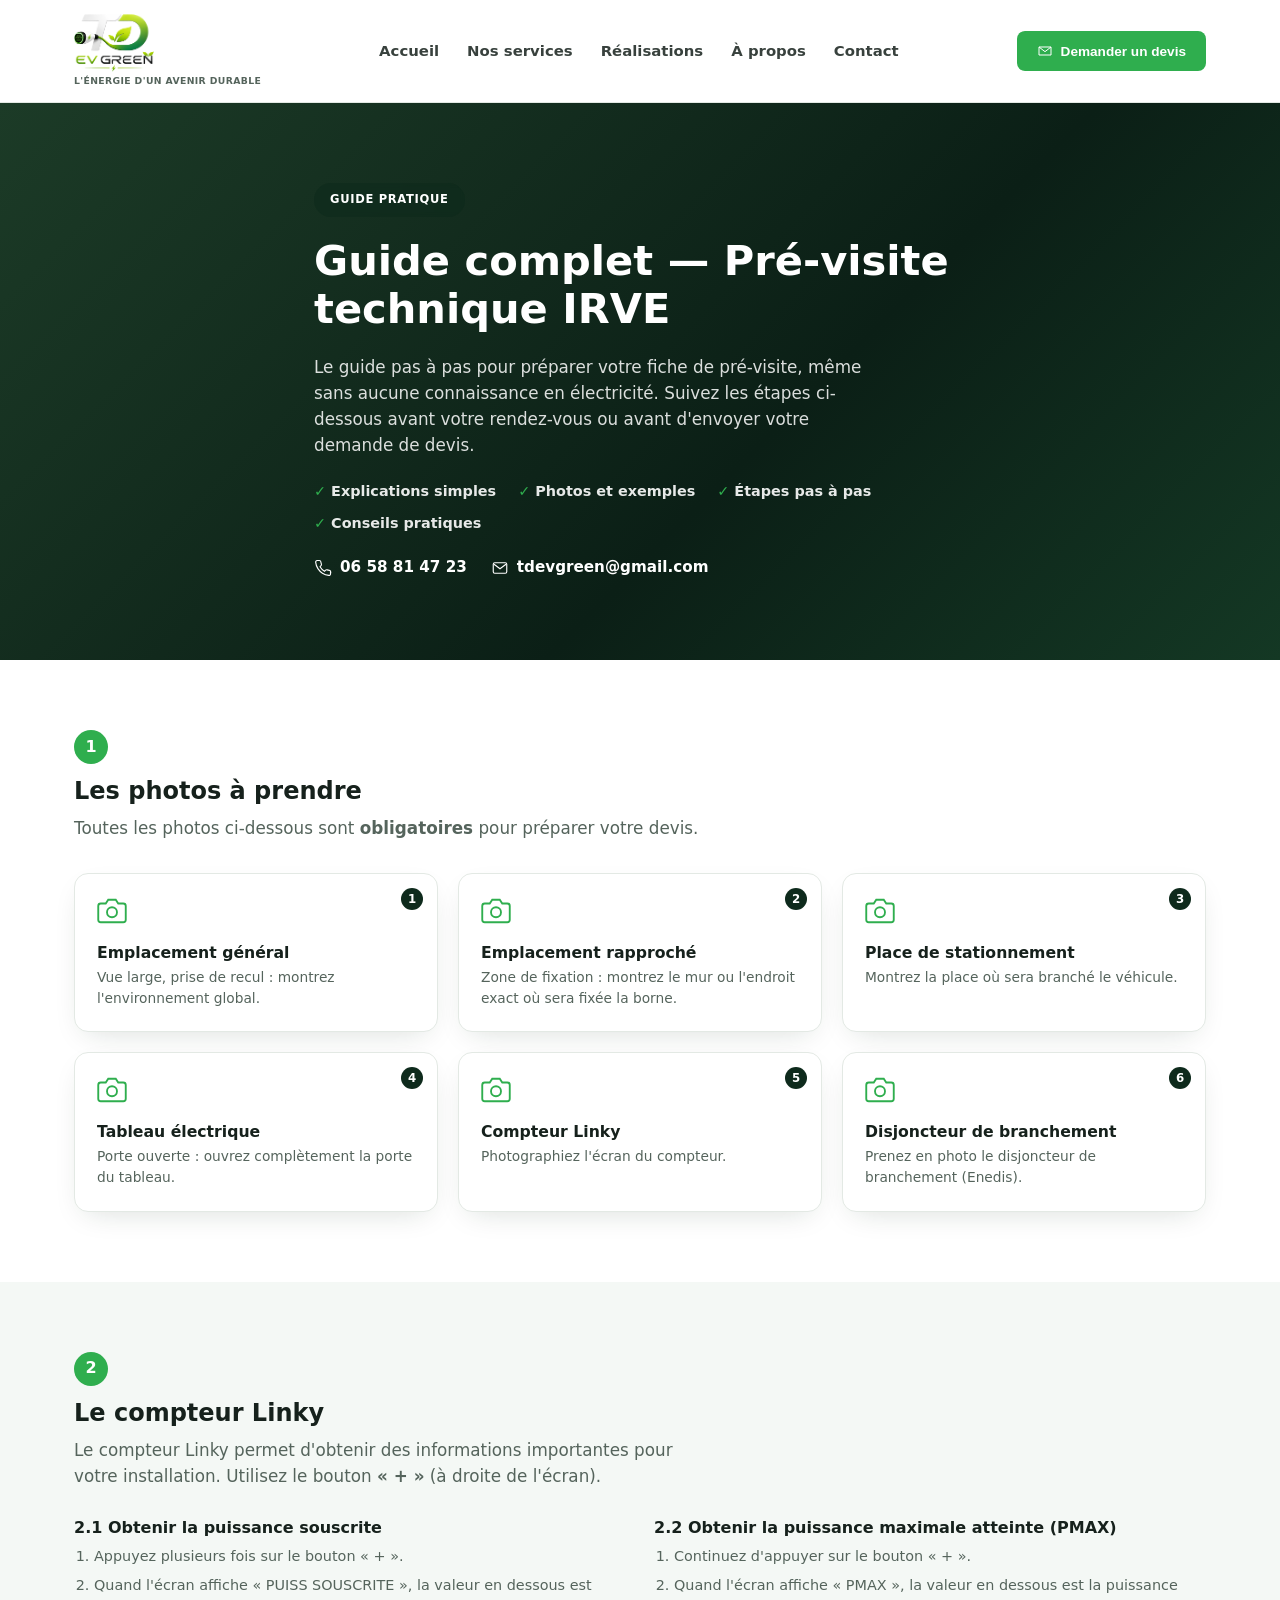
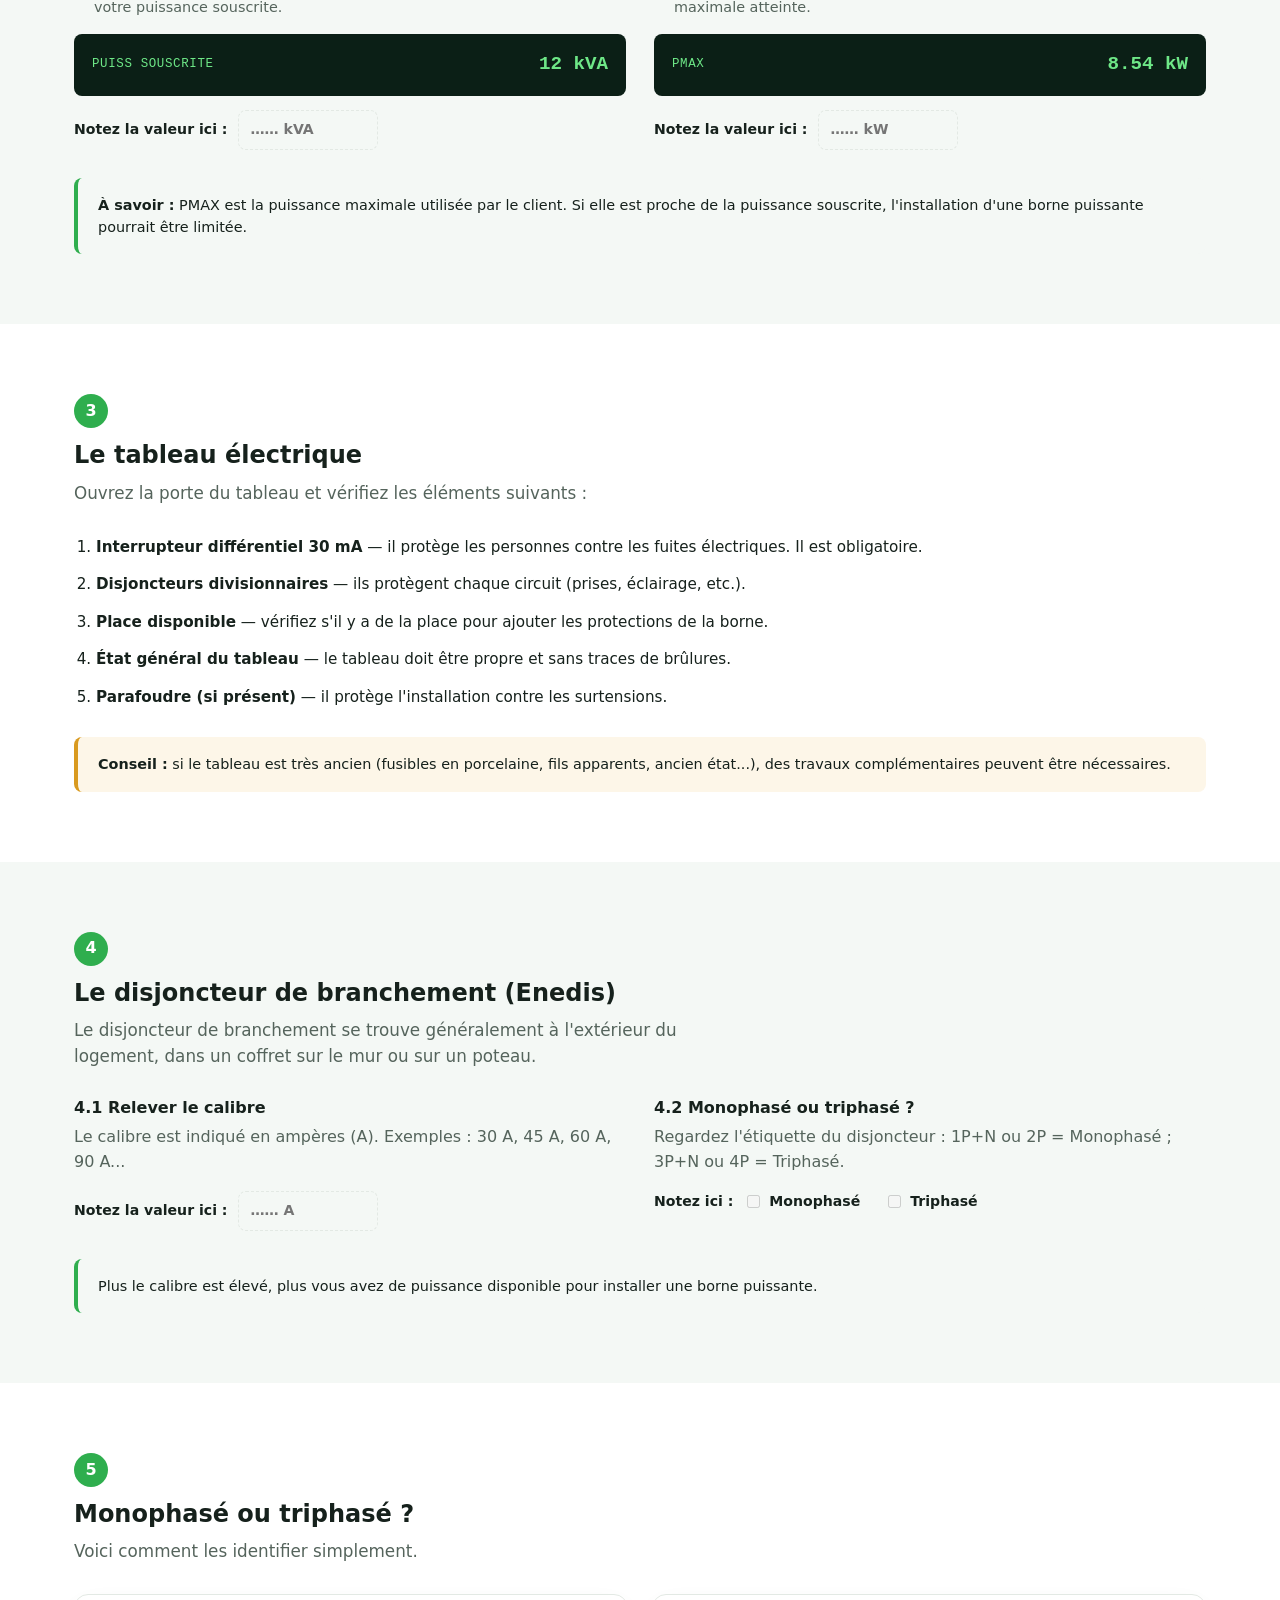
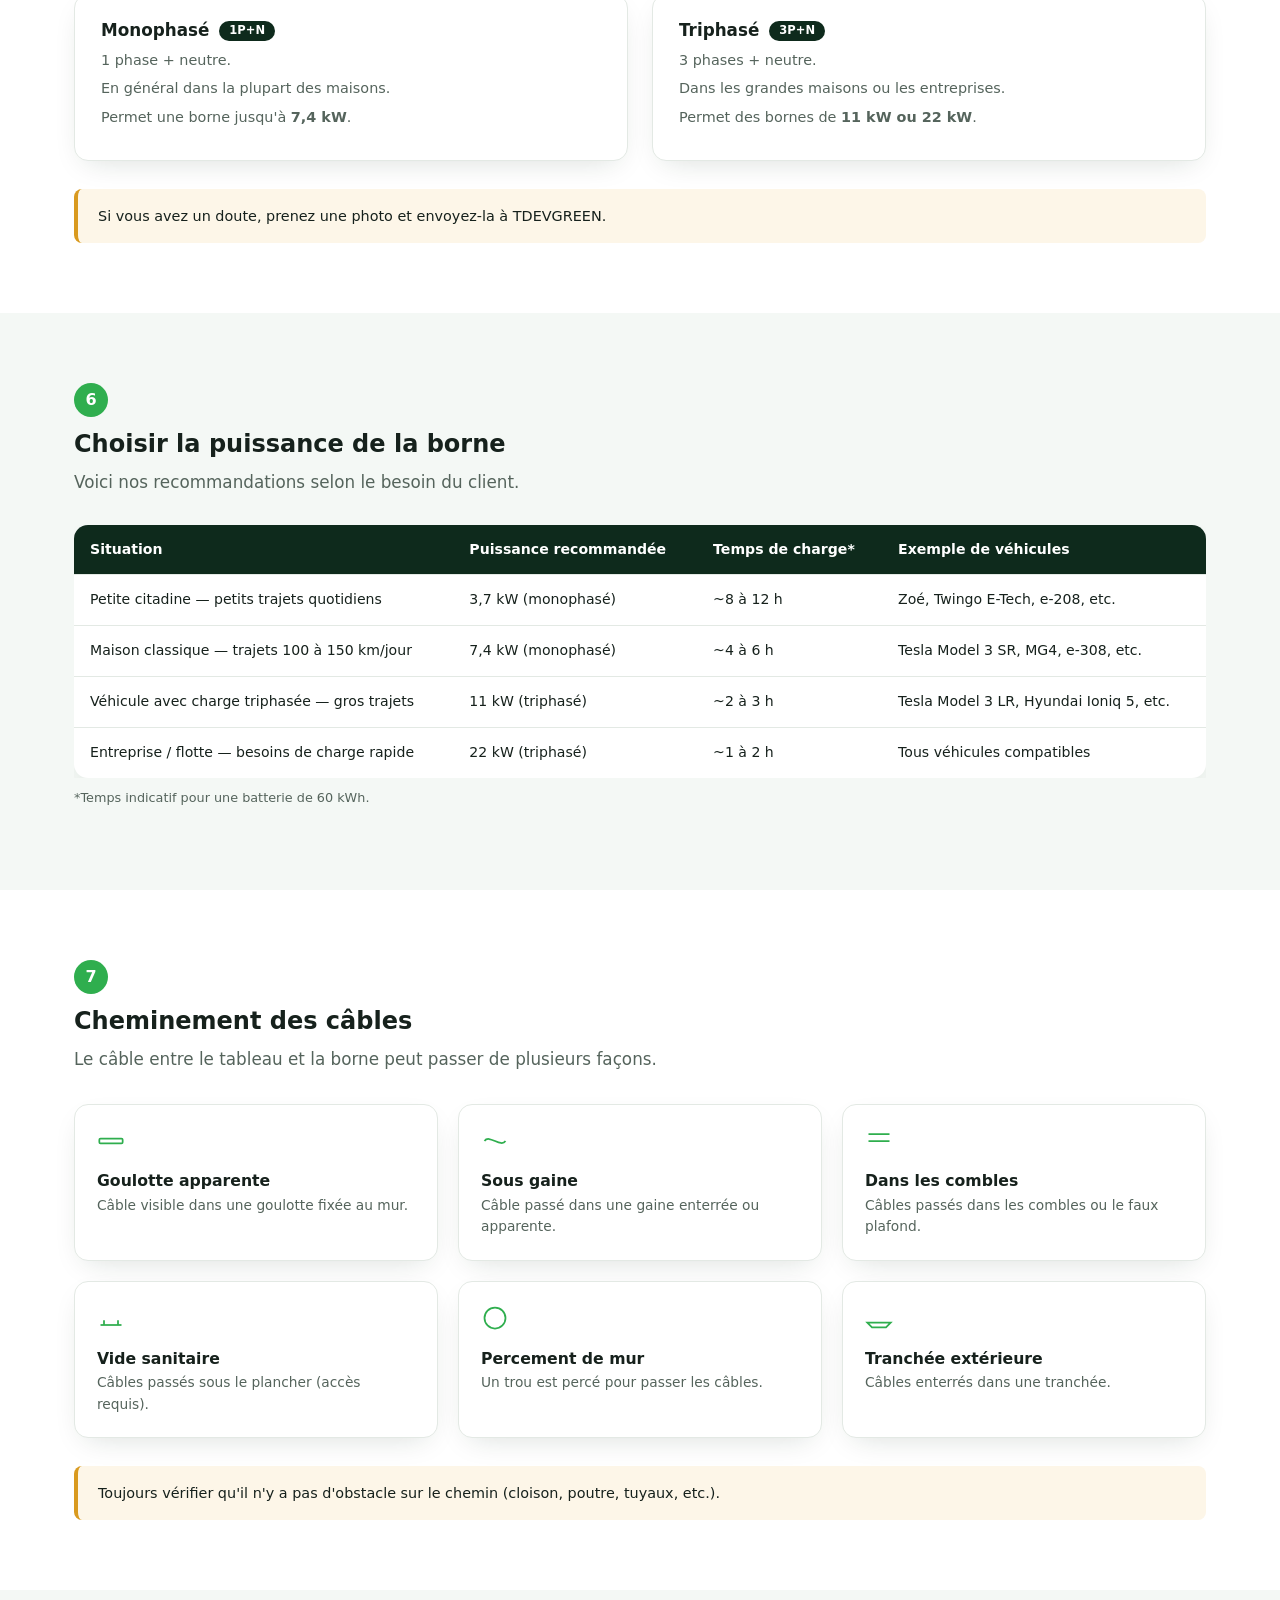
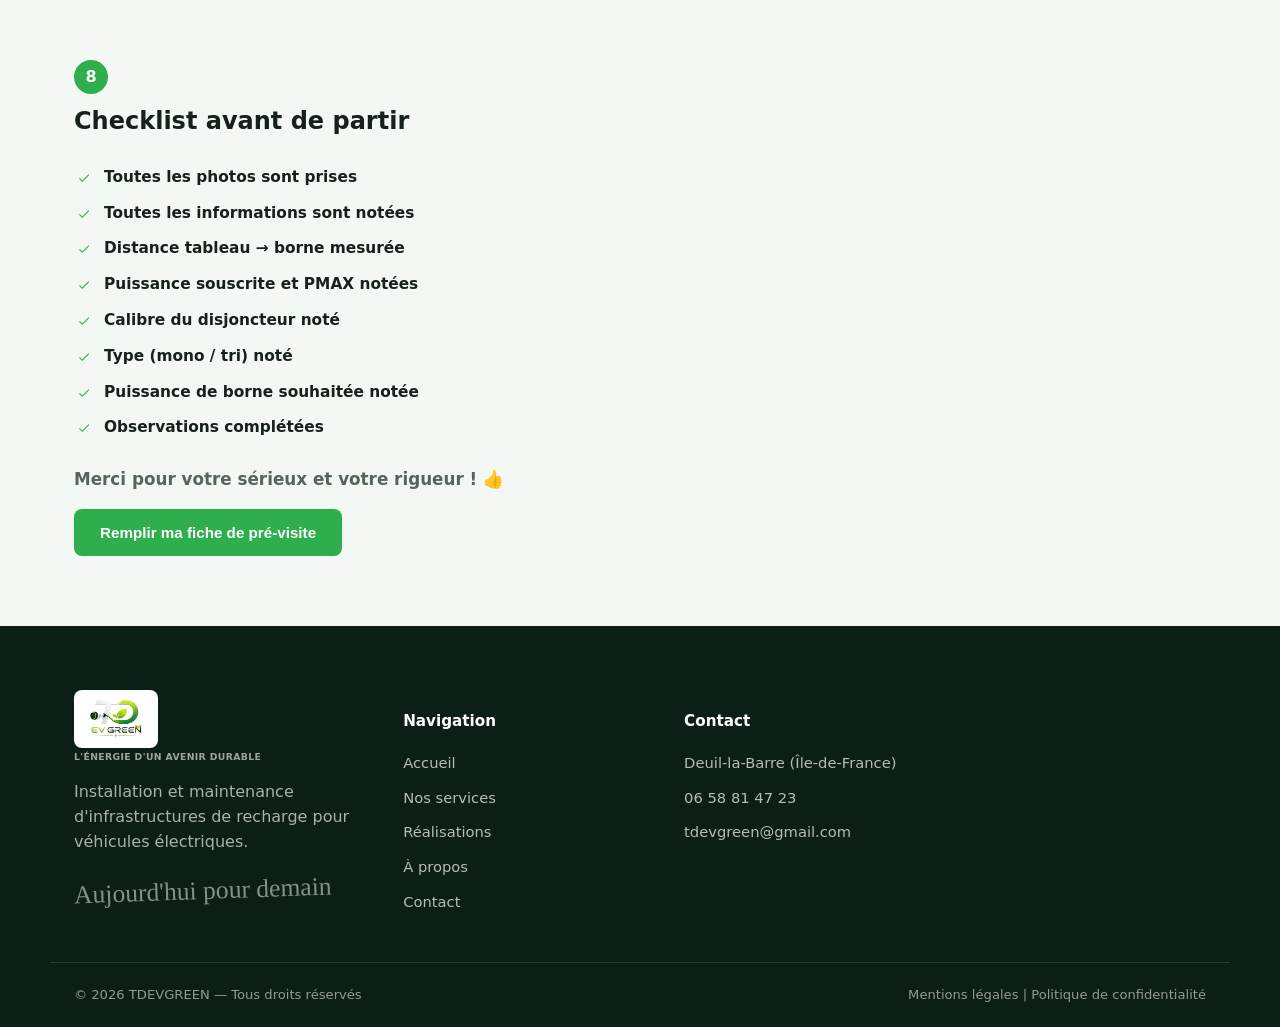
==== commit 88fd845f: "Utilise le logo exact fourni par le client (icône + wordmark EV GREEN) Remplace la combinaison icône" ====
--- a/guide-pre-visite.html
+++ b/guide-pre-visite.html
@@ -14,11 +14,8 @@
 <header class="site-header">
   <div class="container header-inner">
     <a href="index.html#accueil" class="logo">
-      <img class="logo-mark" src="assets/img/logo-icon.png" width="80" height="40" alt="TDEVGREEN">
-      <span class="logo-text">
-        TDEV<span class="accent">GREEN</span>
-        <small>L'énergie d'un avenir durable</small>
-      </span>
+      <img class="logo-mark-full" src="assets/img/logo-full.png" width="230" height="167" alt="TDEVGREEN">
+      <span class="logo-tagline">L'énergie d'un avenir durable</span>
     </a>
 
     <nav class="main-nav" id="main-nav">
@@ -362,11 +359,8 @@
   <div class="container footer-grid">
     <div class="footer-brand">
       <a href="index.html#accueil" class="logo logo-footer">
-        <img class="logo-mark" src="assets/img/logo-icon.png" width="72" height="36" alt="TDEVGREEN">
-        <span class="logo-text">
-          TDEV<span class="accent">GREEN</span>
-          <small>L'énergie d'un avenir durable</small>
-        </span>
+        <img class="logo-mark-full" src="assets/img/logo-full.png" width="200" height="145" alt="TDEVGREEN">
+        <span class="logo-tagline">L'énergie d'un avenir durable</span>
       </a>
       <p>Installation et maintenance d'infrastructures de recharge pour véhicules électriques.</p>
       <span class="signature">Aujourd'hui pour demain</span>
--- a/assets/css/styles.css
+++ b/assets/css/styles.css
@@ -116,18 +116,10 @@
   padding-bottom: 14px;
 }
 
-.logo { display: flex; align-items: center; gap: 10px; flex-shrink: 0; }
-.logo-mark { height: 38px; width: auto; display: block; }
-.logo-text {
-  font-weight: 800;
-  font-size: 1.15rem;
-  letter-spacing: .01em;
-  display: flex;
-  flex-direction: column;
-  line-height: 1.1;
-}
-.logo-text small {
-  font-weight: 500;
+.logo { display: flex; flex-direction: column; align-items: flex-start; gap: 2px; flex-shrink: 0; }
+.logo-mark-full { height: 58px; width: auto; display: block; }
+.logo-tagline {
+  font-weight: 600;
   font-size: .58rem;
   letter-spacing: .04em;
   text-transform: uppercase;
@@ -503,7 +495,12 @@
 }
 .footer-brand p { color: rgba(255,255,255,.65); margin: 16px 0; max-width: 320px; }
 .logo-footer { color: #fff; }
-.logo-footer .logo-text small { color: rgba(255,255,255,.6); }
+.logo-footer .logo-tagline { color: rgba(255,255,255,.6); }
+.logo-footer .logo-mark-full {
+  background: #fff;
+  padding: 10px 16px;
+  border-radius: var(--radius-sm);
+}
 .footer-brand .signature { position: static; color: rgba(255,255,255,.5); transform: rotate(-2deg); display: inline-block; }
 
 .footer-col { display: flex; flex-direction: column; gap: 12px; }
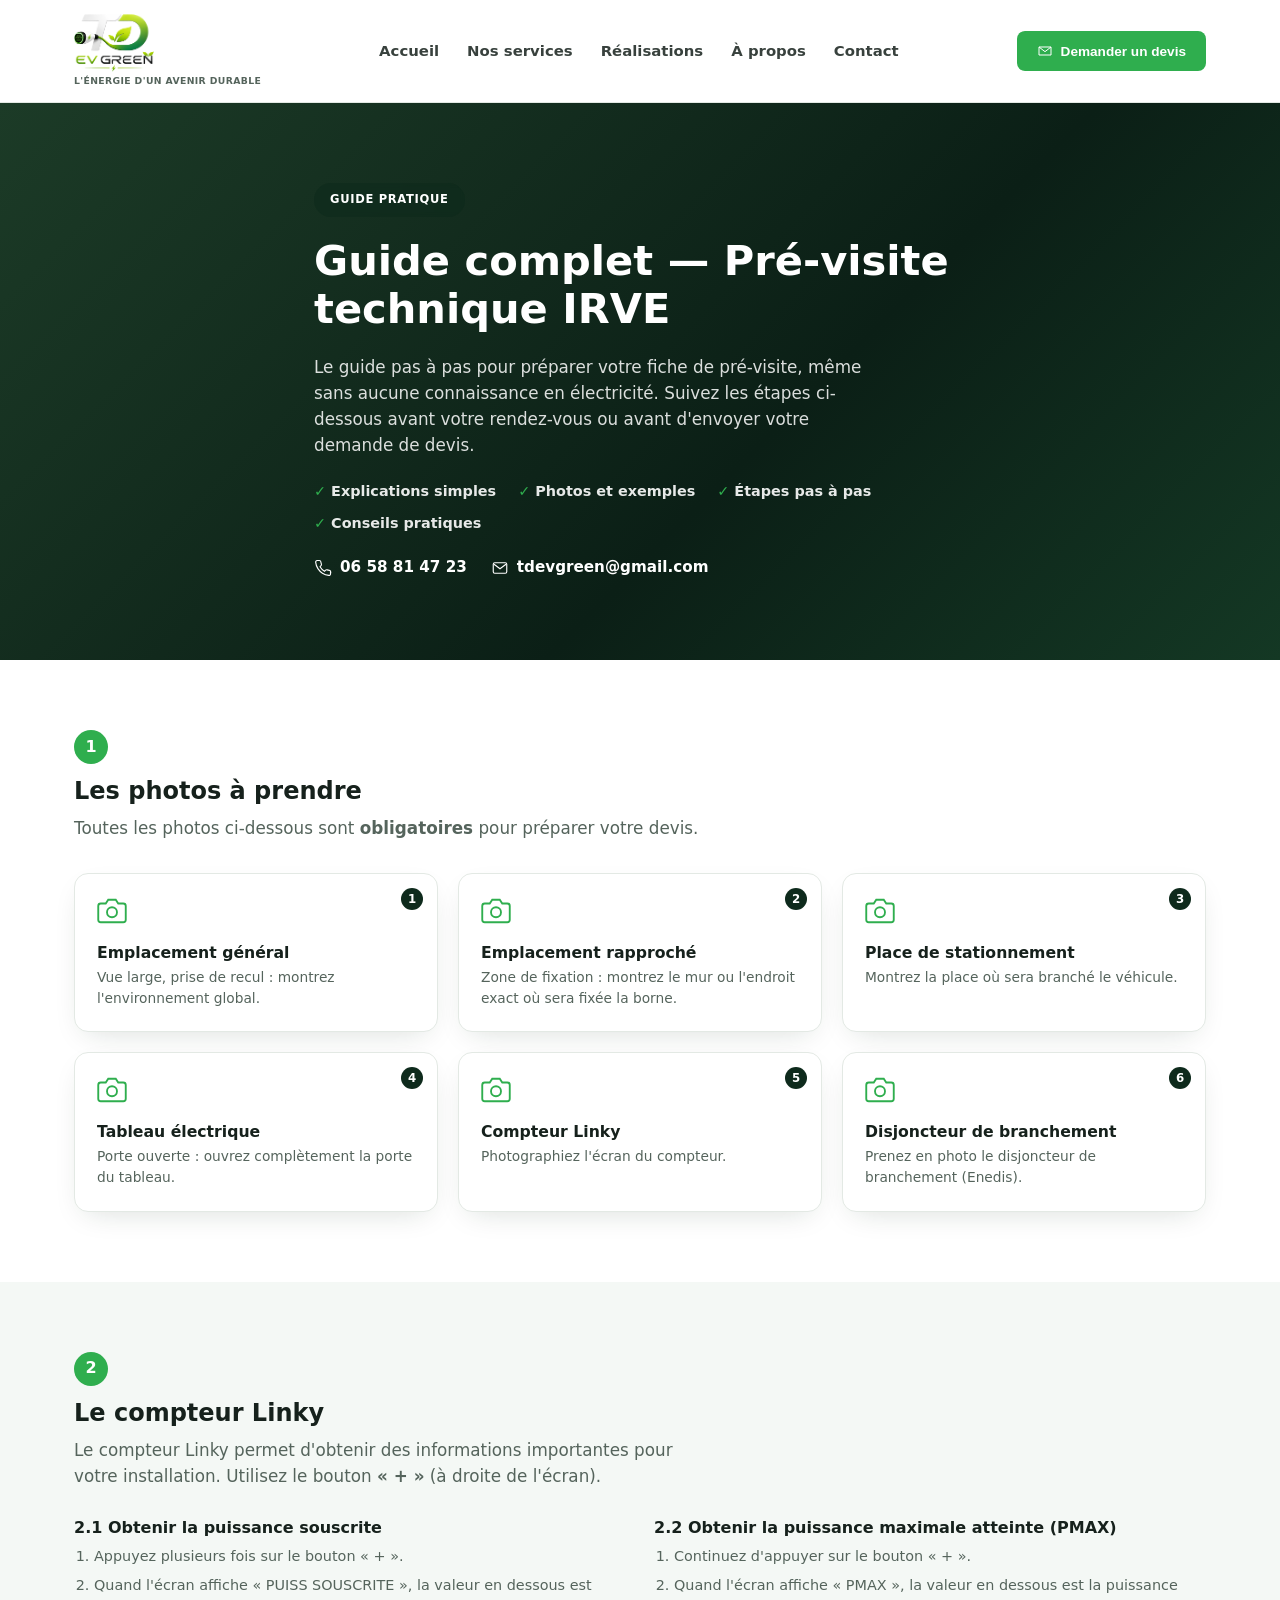
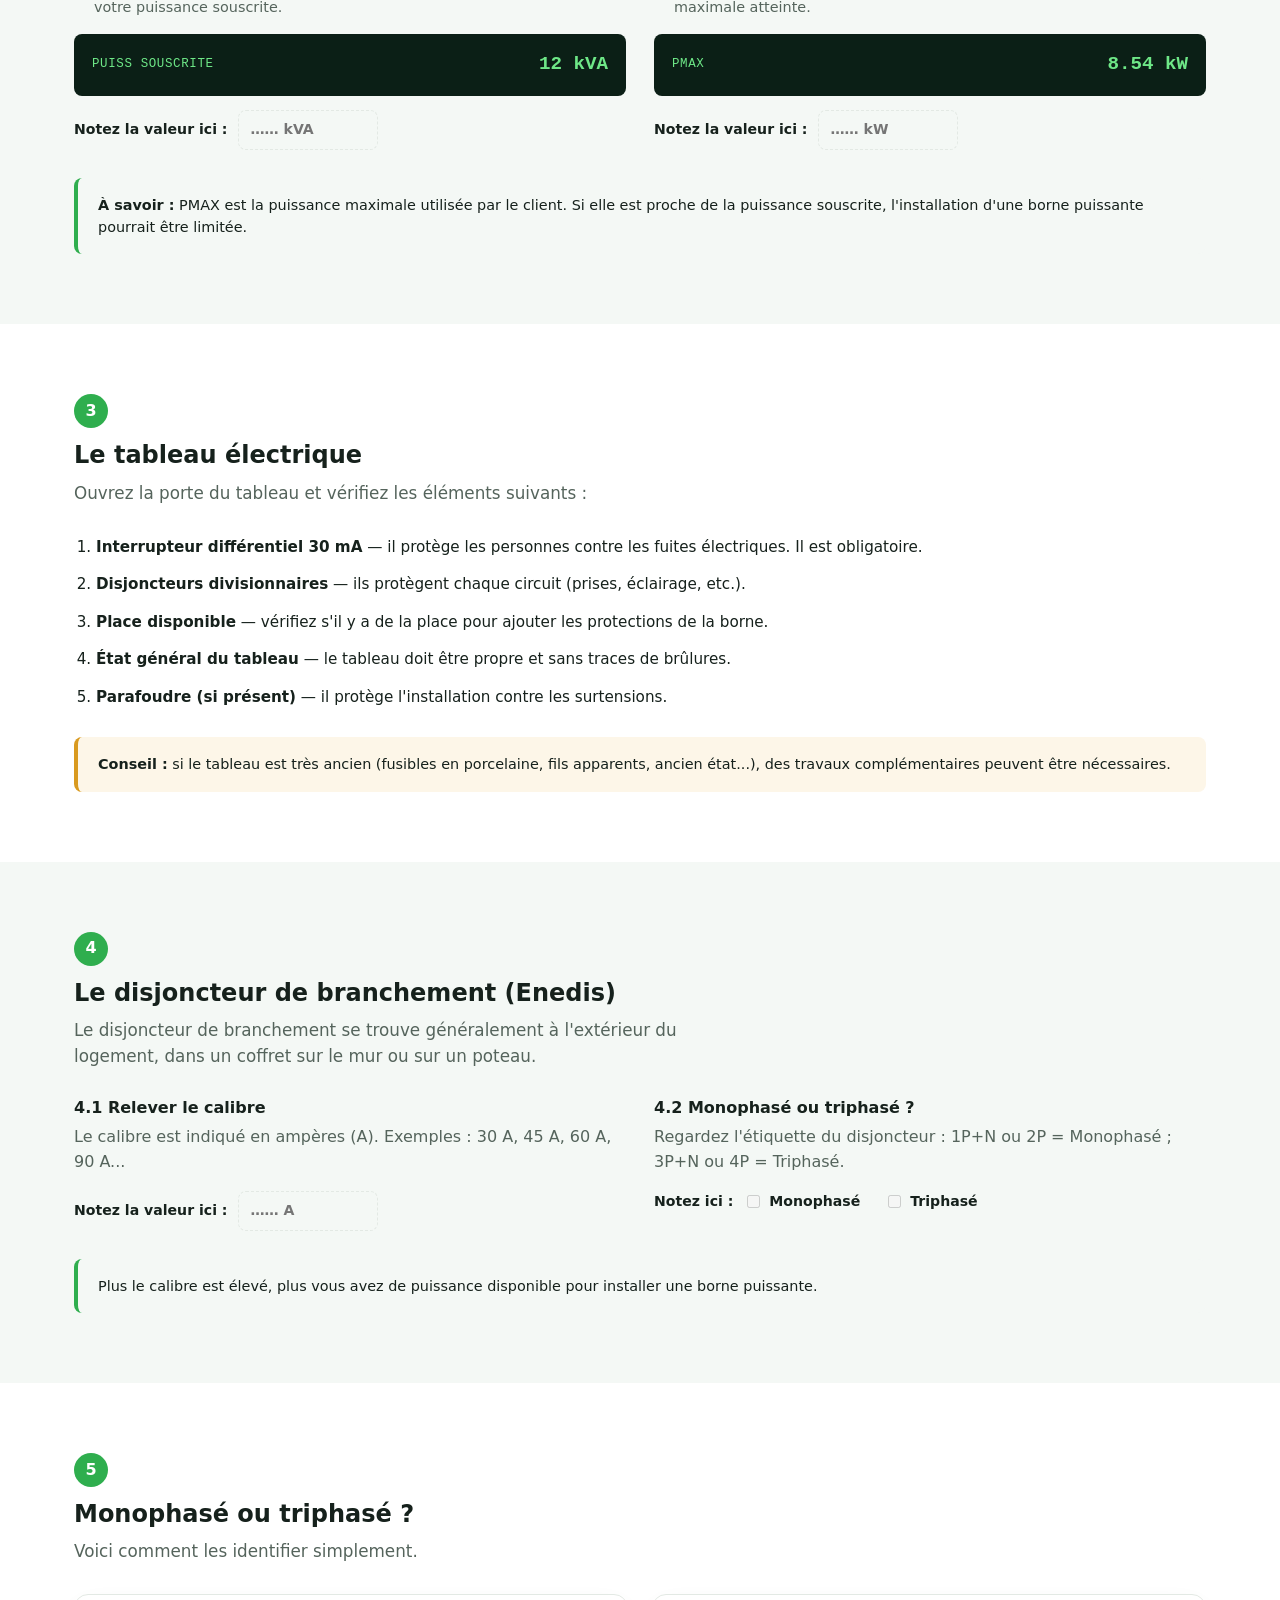
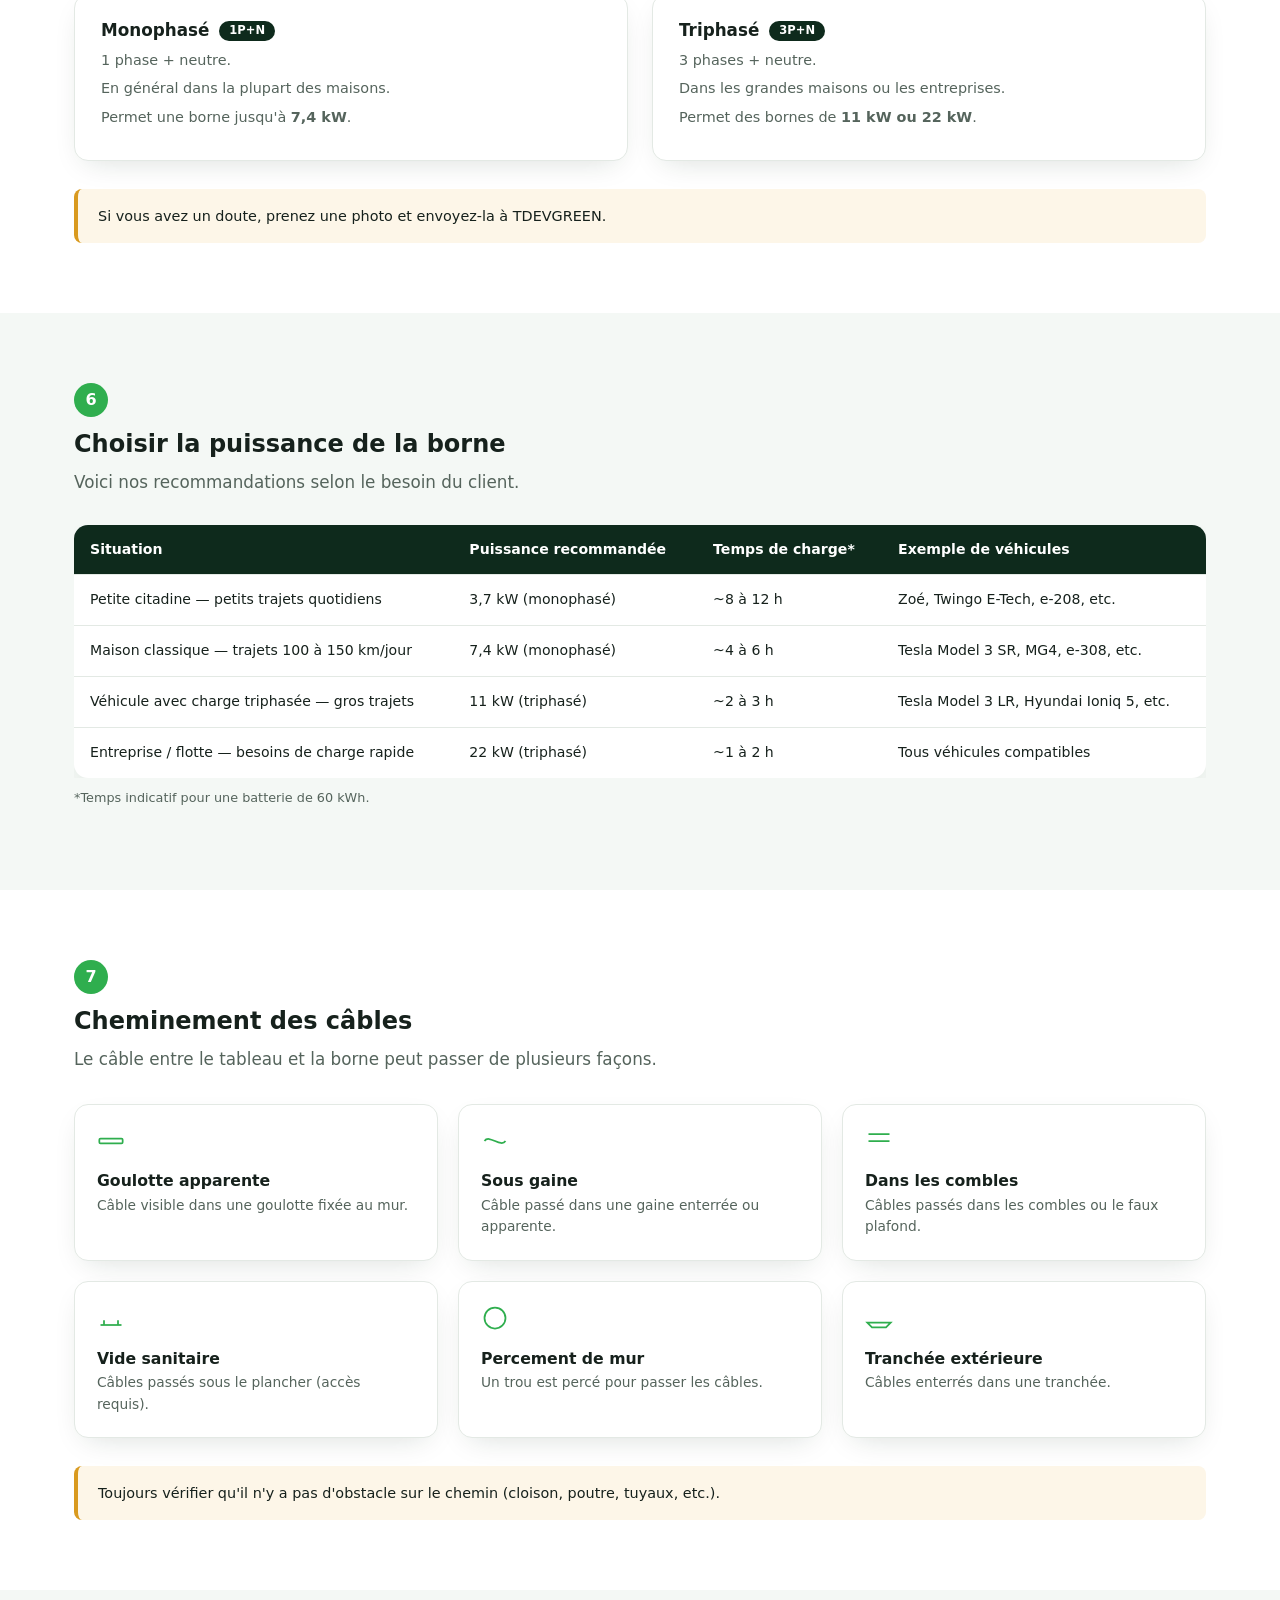
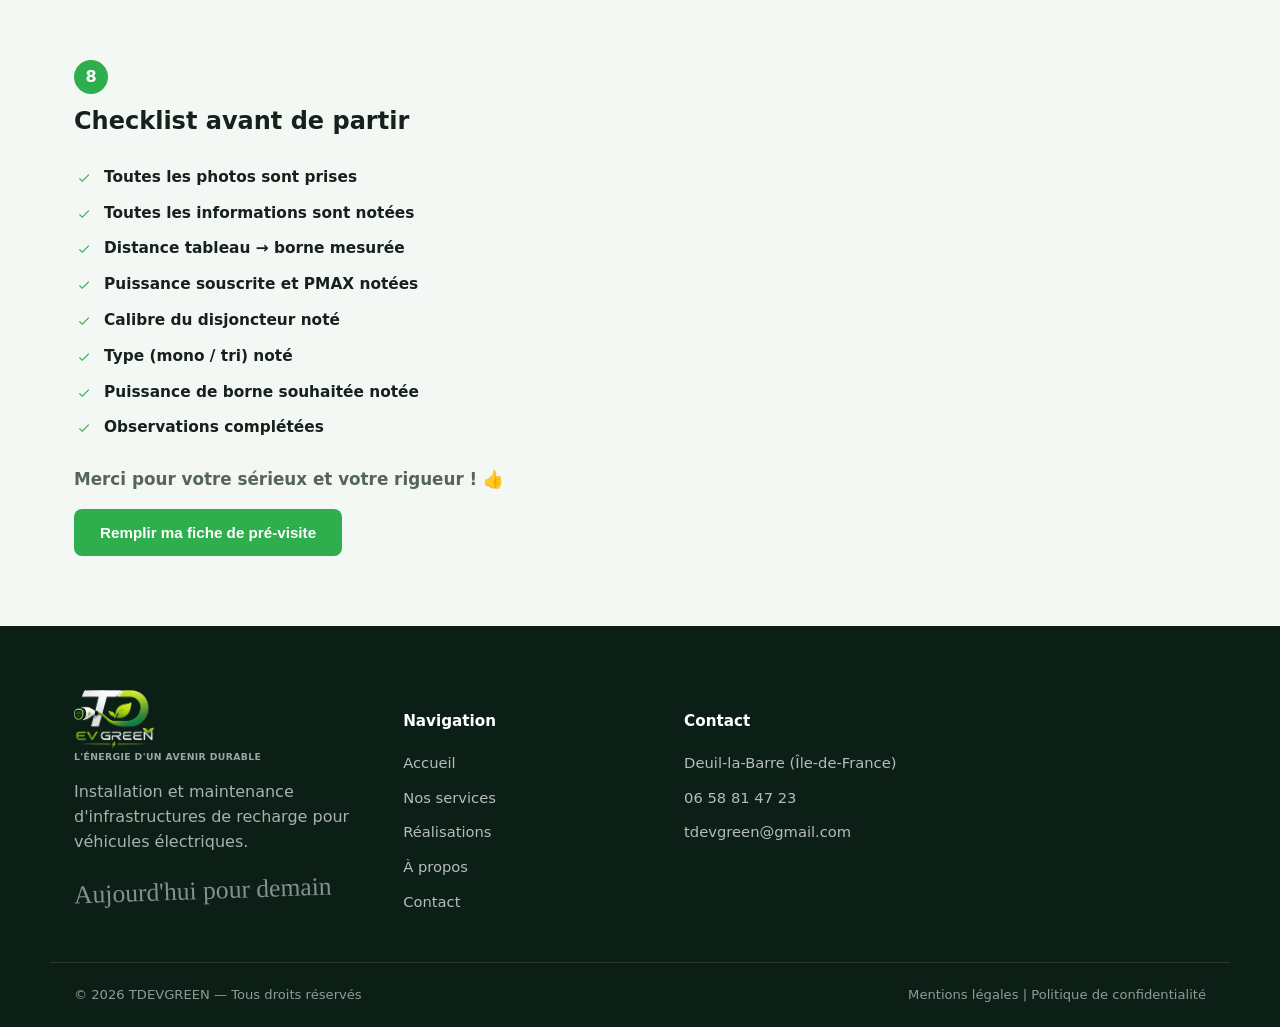
==== commit 8ff8e366: "Intègre mieux le logo dans le footer (variante fond sombre) Remplace la plaque blanche derrière le l" ====
--- a/guide-pre-visite.html
+++ b/guide-pre-visite.html
@@ -7,7 +7,7 @@
 <meta name="description" content="Guide pas à pas pour préparer votre fiche de pré-visite technique IRVE avant l'installation de votre borne de recharge : photos à prendre, compteur Linky, tableau électrique, disjoncteur, puissance recommandée.">
 <link rel="icon" href="assets/img/favicon.png" type="image/png">
 <link rel="apple-touch-icon" href="assets/img/apple-touch-icon.png">
-<link rel="stylesheet" href="assets/css/styles.css">
+<link rel="stylesheet" href="assets/css/styles.css?v=2">
 </head>
 <body>
 
@@ -359,7 +359,7 @@
   <div class="container footer-grid">
     <div class="footer-brand">
       <a href="index.html#accueil" class="logo logo-footer">
-        <img class="logo-mark-full" src="assets/img/logo-full.png" width="200" height="145" alt="TDEVGREEN">
+        <img class="logo-mark-full" src="assets/img/logo-full-dark.png" width="200" height="145" alt="TDEVGREEN">
         <span class="logo-tagline">L'énergie d'un avenir durable</span>
       </a>
       <p>Installation et maintenance d'infrastructures de recharge pour véhicules électriques.</p>
@@ -567,6 +567,6 @@
   </div>
 </div>
 
-<script src="assets/js/main.js"></script>
+<script src="assets/js/main.js?v=2"></script>
 </body>
 </html>
--- a/assets/css/styles.css
+++ b/assets/css/styles.css
@@ -496,11 +496,6 @@
 .footer-brand p { color: rgba(255,255,255,.65); margin: 16px 0; max-width: 320px; }
 .logo-footer { color: #fff; }
 .logo-footer .logo-tagline { color: rgba(255,255,255,.6); }
-.logo-footer .logo-mark-full {
-  background: #fff;
-  padding: 10px 16px;
-  border-radius: var(--radius-sm);
-}
 .footer-brand .signature { position: static; color: rgba(255,255,255,.5); transform: rotate(-2deg); display: inline-block; }
 
 .footer-col { display: flex; flex-direction: column; gap: 12px; }
@@ -529,10 +524,13 @@
   .gallery-item:first-child { grid-column: span 2; }
 }
 
-@media (max-width: 768px) {
+@media (max-width: 960px) {
   .main-nav { display: none; }
   .nav-toggle { display: flex; }
   .header-cta { display: none; }
+}
+
+@media (max-width: 768px) {
   .stats-grid { grid-template-columns: repeat(2, 1fr); }
   .cards-grid { grid-template-columns: 1fr; }
   .form-row { grid-template-columns: 1fr; }
@@ -542,7 +540,7 @@
   .gallery-item:first-child { grid-column: span 1; grid-row: span 1; aspect-ratio: 4/3; }
 }
 
-@media (max-width: 768px) {
+@media (max-width: 960px) {
   .main-nav.open {
     display: flex;
     flex-direction: column;
